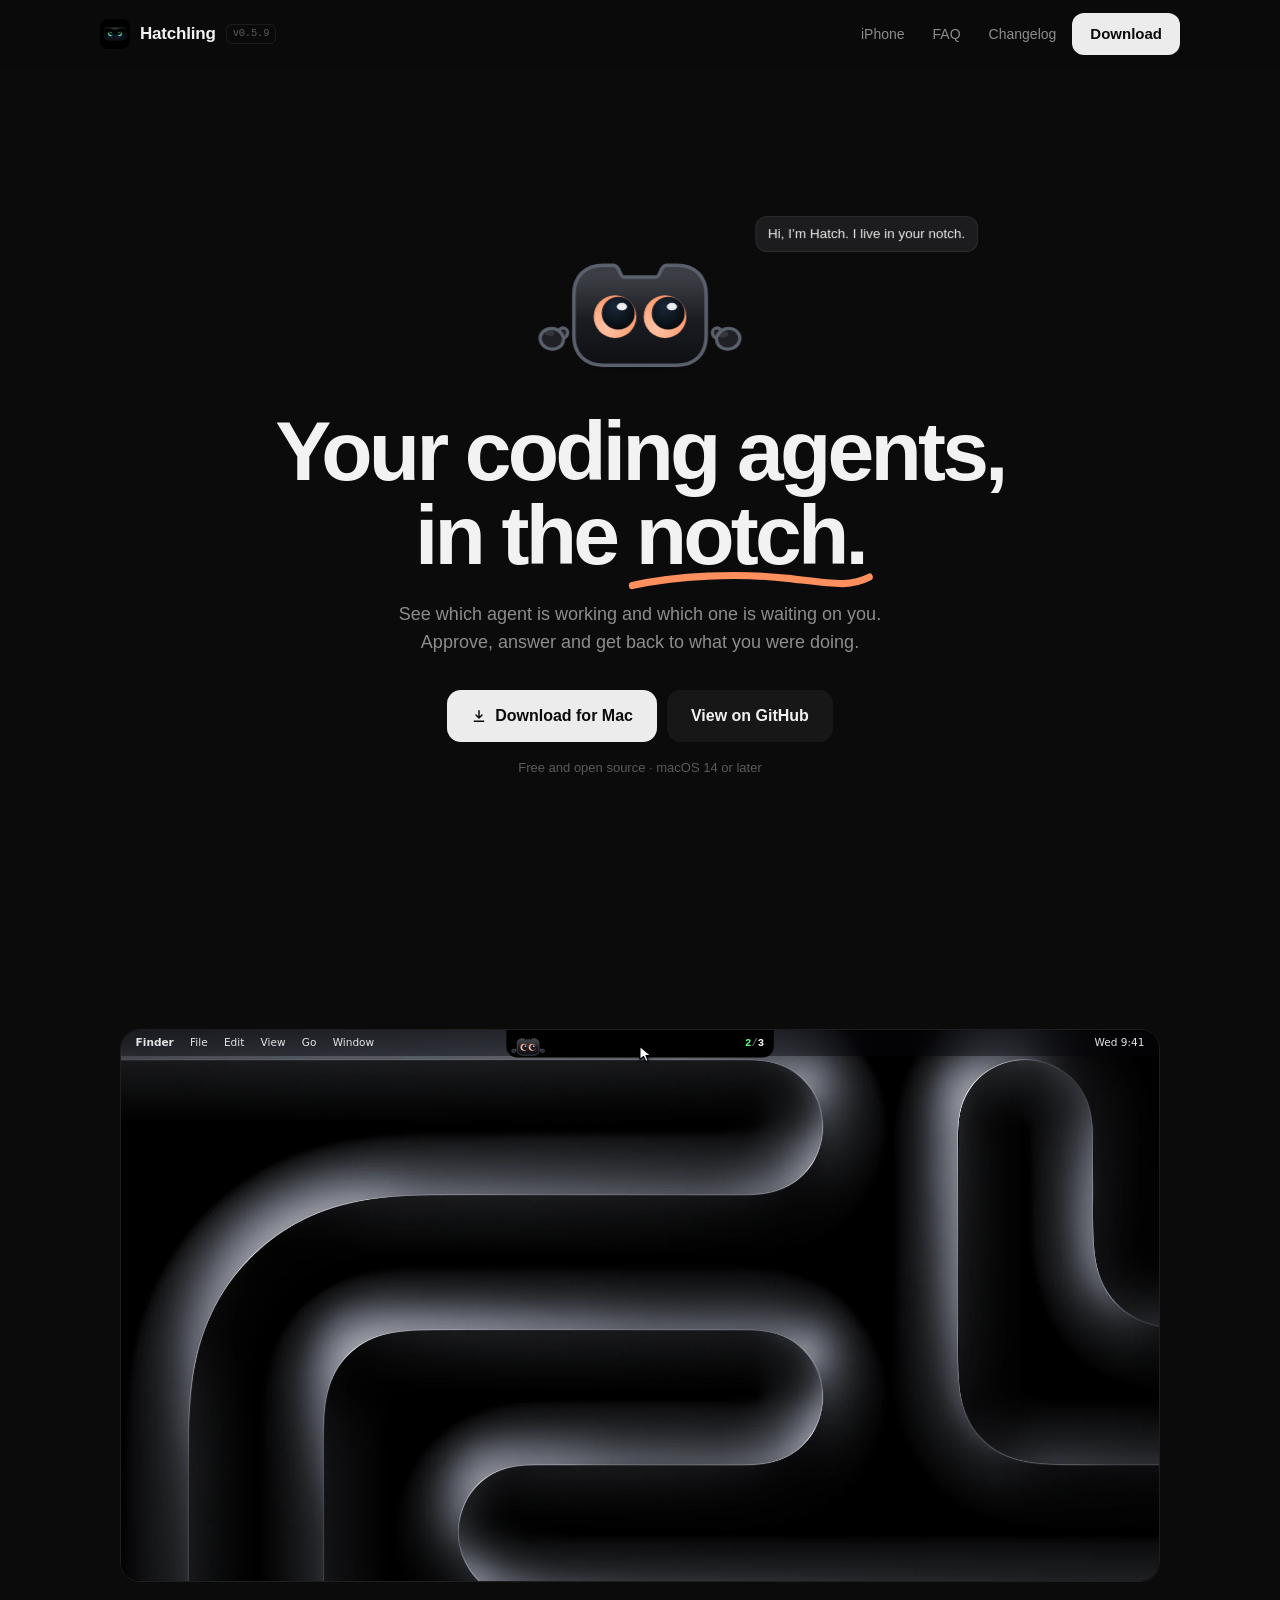
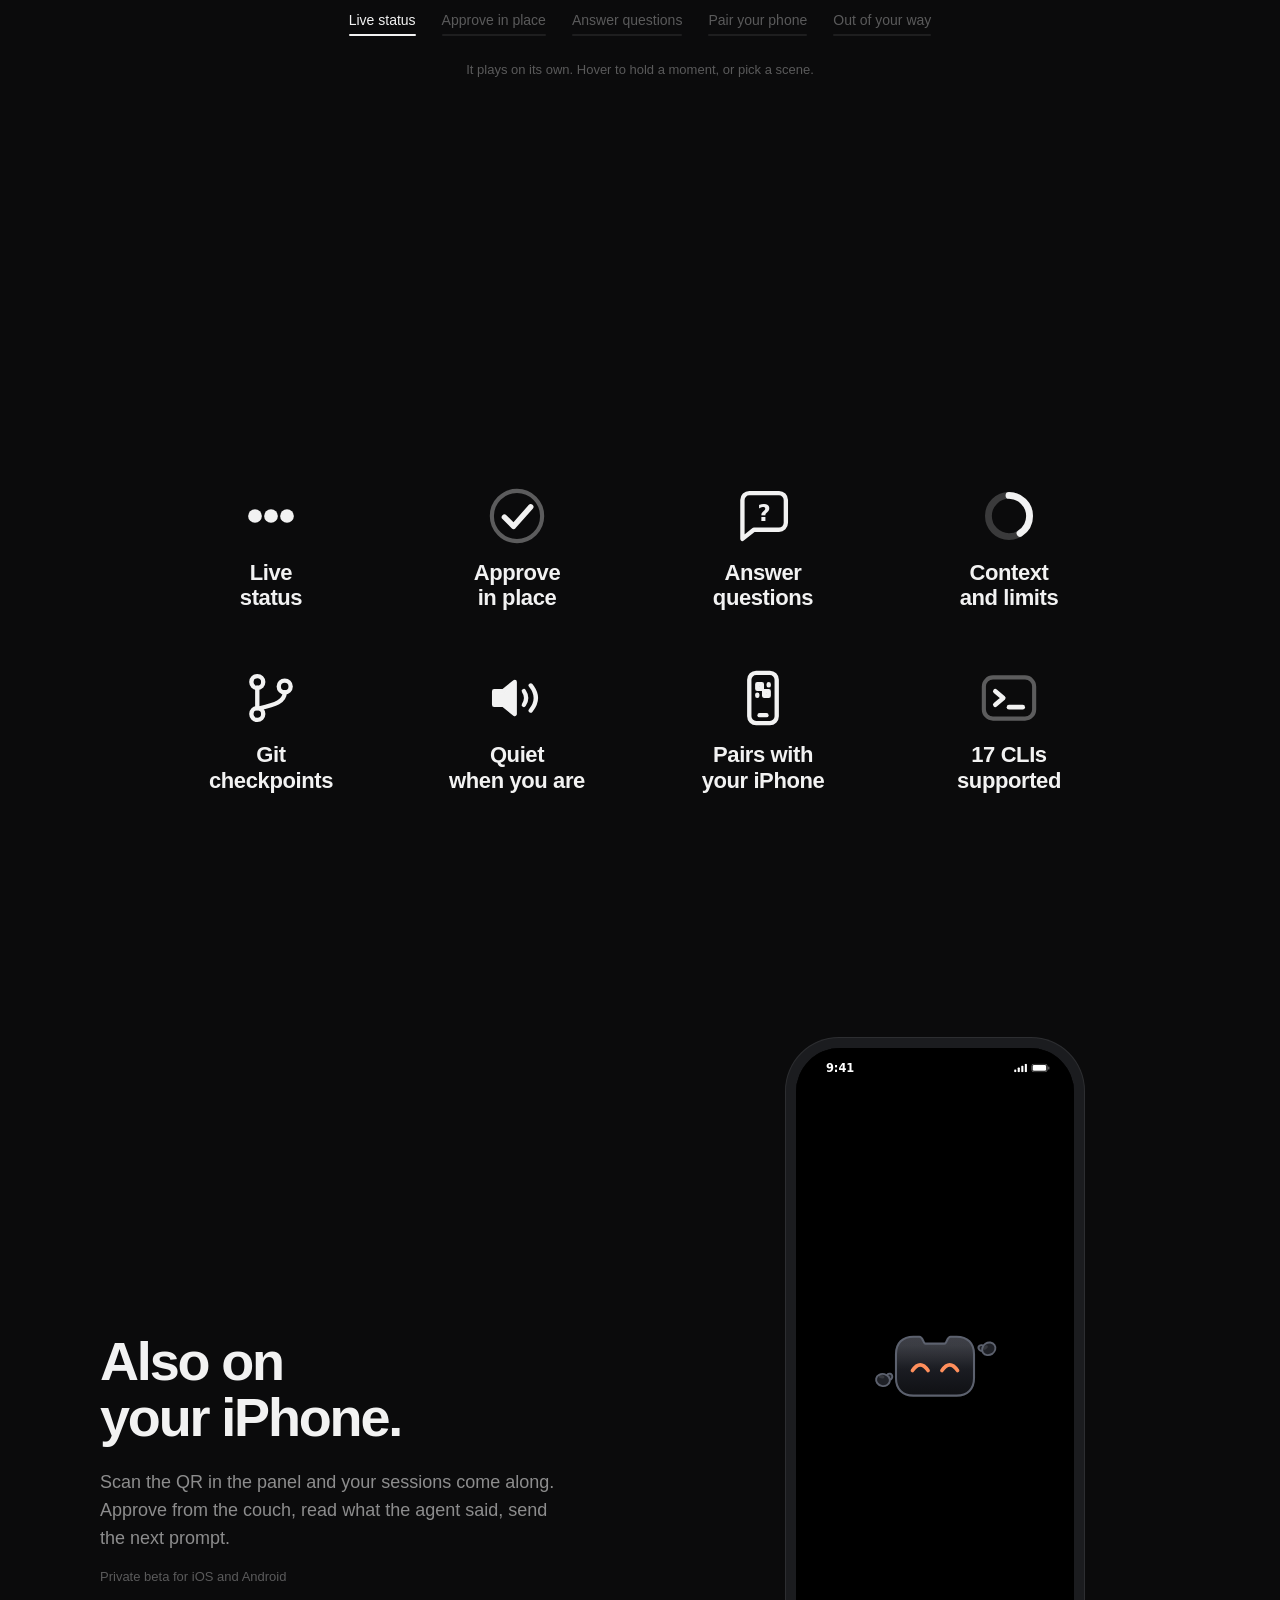
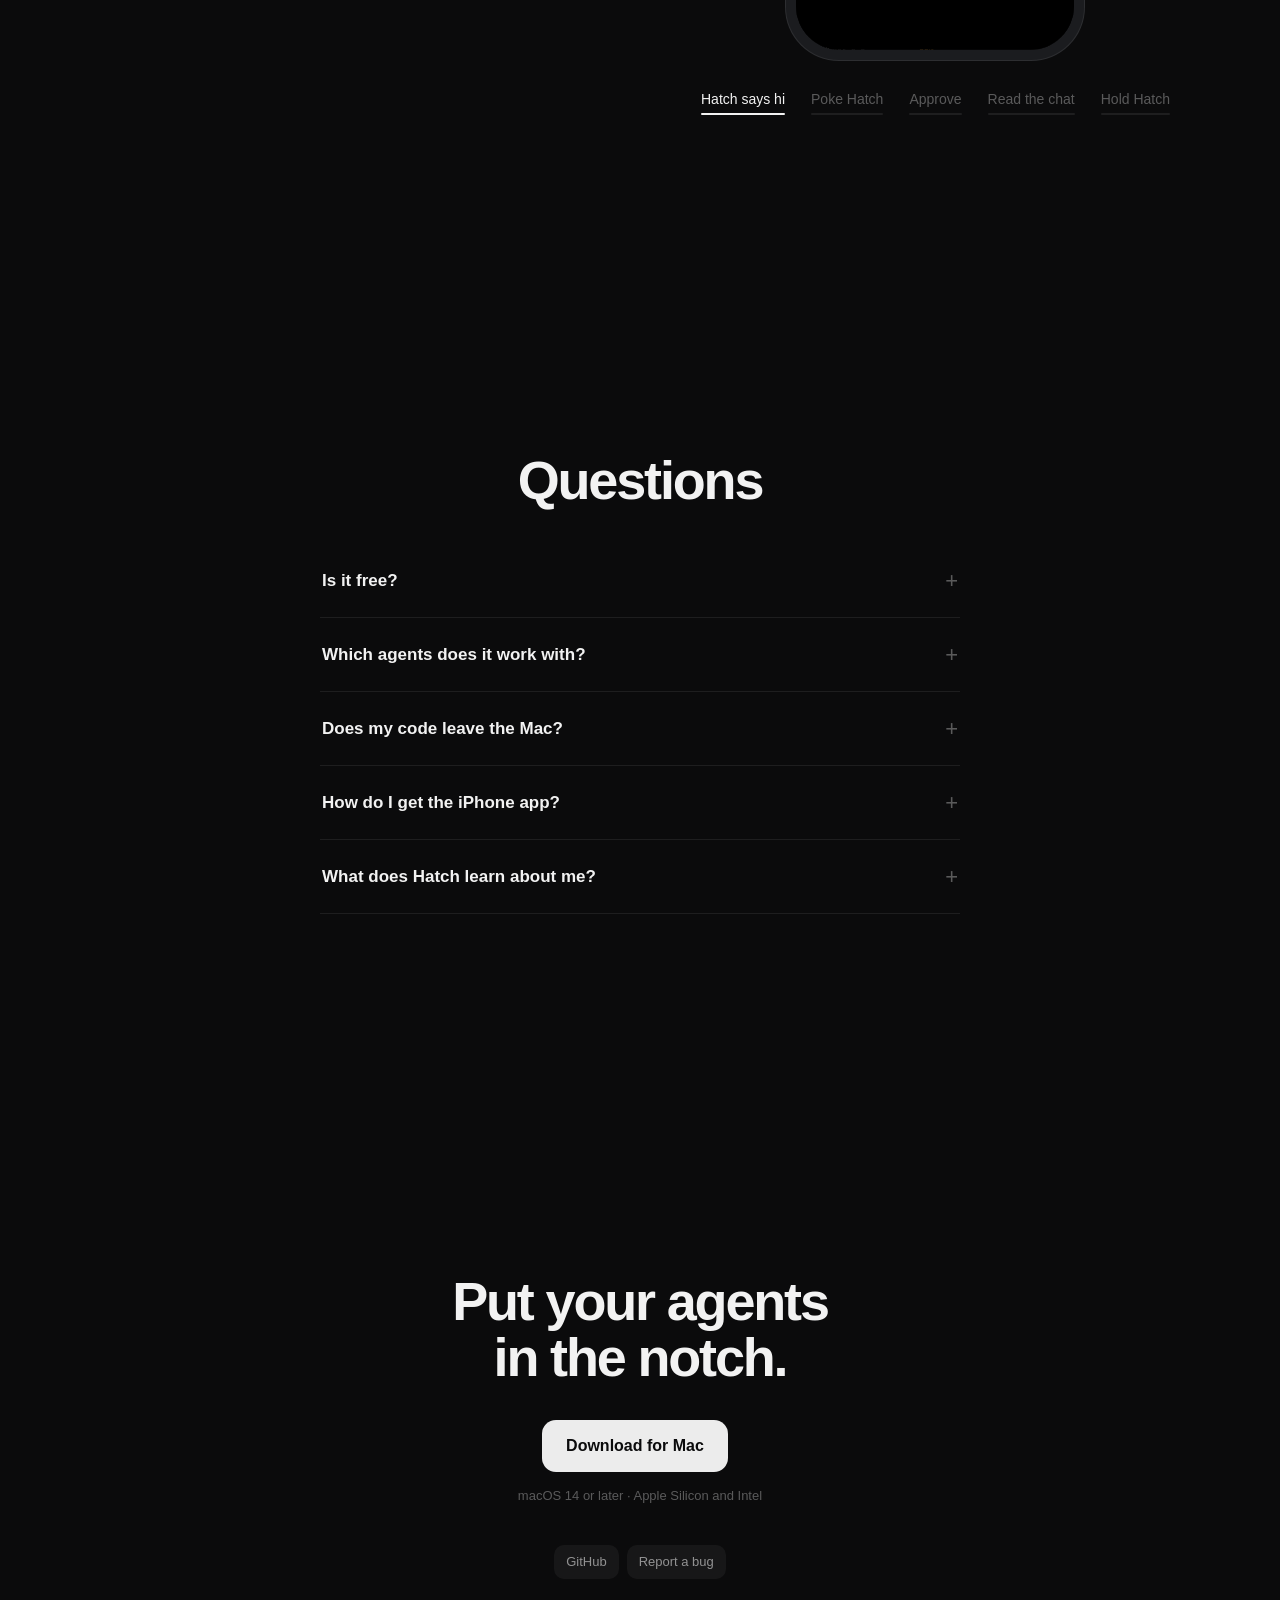
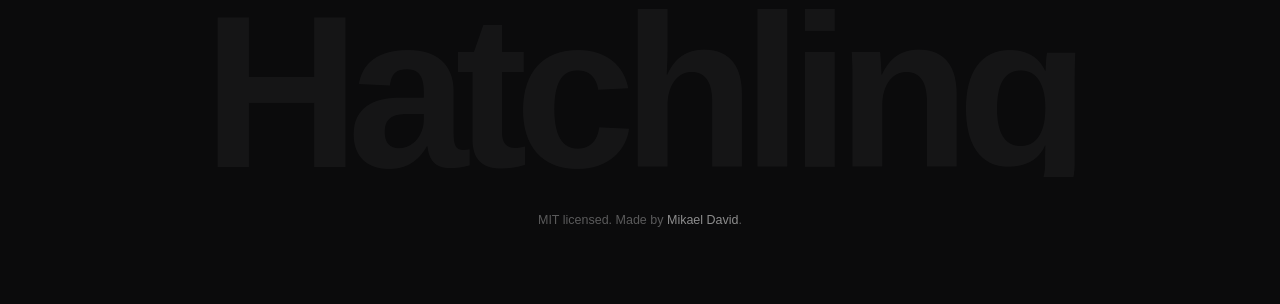
==== landing/index.html @ 335f8234 "feat: Hatch's remarks stay long enough to read, and hold while hovered A remark gets reading time by" ====
<!doctype html>
<html lang="en">
<head>
<meta charset="utf-8">
<meta name="viewport" content="width=device-width, initial-scale=1">
<title>Hatchling: your coding agents, in the notch</title>
<meta name="description" content="A free Mac app that puts Claude Code, Codex and 15 other coding CLIs in your notch. See who is working, approve what they ask, answer their questions. Now with an iPhone companion.">
<link rel="canonical" href="https://hatchling.mikaeldavid.dev/">
<meta property="og:type" content="website">
<meta property="og:site_name" content="Hatchling">
<meta property="og:url" content="https://hatchling.mikaeldavid.dev/">
<meta property="og:title" content="Hatchling: your coding agents, in the notch">
<meta property="og:description" content="Claude Code, Codex and 15 more, right in your Mac's notch. See who is working, approve what they ask, answer their questions. Free and open source.">
<meta property="og:image" content="https://hatchling.mikaeldavid.dev/og.png">
<meta property="og:image:type" content="image/png">
<meta property="og:image:width" content="1200">
<meta property="og:image:height" content="630">
<meta property="og:image:alt" content="Hatch, the Hatchling mascot, next to the line: Your coding agents, in the notch.">
<meta property="og:locale" content="en_US">
<meta name="twitter:card" content="summary_large_image">
<meta name="twitter:title" content="Hatchling: your coding agents, in the notch">
<meta name="twitter:description" content="Claude Code, Codex and 15 more, right in your Mac's notch. Free and open source.">
<meta name="twitter:image" content="https://hatchling.mikaeldavid.dev/og.png">
<meta name="twitter:image:alt" content="Hatch, the Hatchling mascot, next to the line: Your coding agents, in the notch.">
<meta name="theme-color" content="#0b0b0c">
<link rel="icon" href="icon.png">
<link rel="apple-touch-icon" href="icon.png">
<style>
  :root{
    --bg:#0b0b0c;
    --ink:#f2f2f2;
    --muted:rgba(242,242,242,.56);
    --faint:rgba(242,242,242,.34);
    --line:rgba(255,255,255,.08);
    --raised:rgba(255,255,255,.05);
    --primary:#ececec;
    --hatch:#ff8f5c;
    --stroke:var(--line);--stroke-strong:rgba(255,255,255,.16);--dimmer:var(--faint);
    --sans:-apple-system,BlinkMacSystemFont,"SF Pro Display","SF Pro Text","Helvetica Neue",Arial,sans-serif;
    --mono:ui-monospace,"SF Mono",Menlo,monospace;
  }
  *{box-sizing:border-box}
  html{scroll-behavior:smooth}
  body{margin:0;background:var(--bg);color:var(--ink);font-family:var(--sans);-webkit-font-smoothing:antialiased;line-height:1.5;overflow-x:hidden}
  a{color:inherit;text-decoration:none}
  .wrap{max-width:1120px;margin:0 auto;padding:0 20px}

  header{position:sticky;top:0;z-index:50;background:rgba(11,11,12,.8);backdrop-filter:blur(16px);-webkit-backdrop-filter:blur(16px)}
  .nav{display:flex;align-items:center;justify-content:space-between;height:68px}
  .brand{display:flex;align-items:center;gap:10px;font-weight:700;font-size:17px;letter-spacing:-.2px}
  .brand img{width:30px;height:30px;border-radius:8px}
  .ver{font-family:var(--mono);font-size:10.5px;font-weight:500;color:var(--faint);padding:1px 6px;border-radius:6px;border:1px solid var(--line)}
  .links{display:flex;align-items:center;gap:4px}
  .links a.txt{padding:8px 12px;border-radius:9px;font-size:14px;font-weight:500;color:var(--muted);transition:color .15s,background .15s}
  .links a.txt:hover{color:var(--ink);background:var(--raised)}

  .btn{display:inline-flex;align-items:center;gap:8px;height:42px;padding:0 18px;border-radius:12px;font-size:15px;font-weight:600;transition:transform .12s,background .15s}
  .btn:active{transform:scale(.97)}
  .btn-primary{background:var(--primary);color:#0b0b0c}
  .btn-primary:hover{background:#fff}
  .btn-quiet{background:var(--raised);color:var(--ink)}
  .btn-quiet:hover{background:rgba(255,255,255,.09)}
  .btn-lg{height:52px;padding:0 24px;font-size:16px;border-radius:14px}
  .btn svg{width:16px;height:16px}

  .hero{text-align:center;display:flex;flex-direction:column;align-items:center}
  h1{margin:0;font-size:clamp(38px,8vw,84px);line-height:1;font-weight:700;letter-spacing:-.045em}
  .inline-hatch{display:inline-block;width:.9em;height:.9em;vertical-align:-.08em;margin:0 .04em}
  .sub{margin:24px auto 0;max-width:520px;font-size:18px;line-height:1.55;color:var(--muted)}
  .cta{display:flex;gap:10px;justify-content:center;flex-wrap:wrap;margin-top:34px}
  .meta{margin-top:16px;font-size:13px;color:var(--faint)}

  .demo{position:relative;max-width:1080px;margin:0 auto;padding:0 20px}
  .demo .sim-mac-stage{border-radius:20px;border:1px solid var(--line)}
  .hint{margin-top:16px;text-align:center;font-size:13px;color:var(--faint)}

  .features{display:grid;grid-template-columns:repeat(4,1fr);gap:56px 24px;max-width:960px;margin:40px auto 0;width:100%}
  .feat{display:flex;flex-direction:column;align-items:center;text-align:center;gap:12px}
  .feat svg{width:34px;height:34px;color:var(--ink)}
  .feat b{font-size:17px;line-height:1.2;font-weight:650;letter-spacing:-.2px}

  .phone{text-align:center}
  h2{margin:0;font-size:clamp(34px,5vw,54px);line-height:1.04;font-weight:700;letter-spacing:-.04em}
  .phone .sub{max-width:460px}
  .phone-sim{width:min(300px,78vw,calc((100svh - 220px) * .462 + 20px));margin:40px auto 0;padding:10px;border-radius:54px;background:#1b1c1f;border:1px solid var(--line)}
  .phone-sim .sim-phone-stage{border-radius:44px}
  .beta{margin-top:14px;font-size:13px;color:var(--faint)}

  .faq{max-width:680px;margin:0 auto}
  .faq h2{text-align:center;margin-bottom:36px}
  details{border-bottom:1px solid var(--line)}
  summary{list-style:none;cursor:pointer;display:flex;justify-content:space-between;align-items:center;gap:16px;padding:20px 2px;font-size:17px;font-weight:600}
  summary::-webkit-details-marker{display:none}
  summary::after{content:"+";font-weight:400;font-size:22px;color:var(--faint);transition:transform .2s}
  details[open] summary::after{transform:rotate(45deg)}
  details p{margin:0 2px 20px;color:var(--muted);font-size:15.5px;line-height:1.6}
  details code{font-family:var(--mono);font-size:13.5px;color:var(--ink)}

  .end{text-align:center}
  .end .meta{margin-top:14px}
  .social{display:flex;justify-content:center;gap:8px;margin-top:40px}
  .social a{height:34px;padding:0 12px;border-radius:10px;background:var(--raised);display:flex;align-items:center;font-size:13px;font-weight:500;color:var(--muted);transition:color .15s}
  .social a:hover{color:var(--ink)}
  .wordmark{margin-top:28px;text-align:center;font-weight:800;letter-spacing:-.06em;line-height:.78;font-size:clamp(84px,17vw,220px);color:rgba(255,255,255,.045);user-select:none;overflow:hidden}
  .credit{text-align:center;font-size:12.5px;color:var(--faint);padding:22px 0 34px}
  .credit a{color:var(--muted)}


  /* o Hatch que acompanha a rolagem */
  .perch{flex-shrink:0;pointer-events:none}
  .buddy{position:fixed;left:0;top:0;z-index:40;width:var(--s,120px);height:var(--s,120px);cursor:pointer;will-change:transform;-webkit-tap-highlight-color:transparent}
  .buddy-body{position:relative;width:100%;height:100%;transform-origin:50% 84%}
  .buddy-shadow{position:absolute;left:24%;width:52%;bottom:9%;height:7%;border-radius:50%;background:radial-gradient(closest-side,rgba(0,0,0,.75),transparent);transform-origin:center}
  .buddy-say{position:absolute;left:calc(100% + 6px);top:18%;width:max-content;max-width:240px;padding:8px 12px;border-radius:12px;background:#1c1c1e;border:1px solid rgba(255,255,255,.09);
    font-size:13.5px;font-weight:500;line-height:18px;color:rgba(255,255,255,.92);opacity:0;transform:scale(.92);transform-origin:0 50%;transition:opacity .18s,transform .3s cubic-bezier(.34,1.3,.64,1);pointer-events:none}
  .buddy.left-say .buddy-say{left:auto;right:calc(100% + 6px);transform-origin:100% 50%}
  .buddy.talking .buddy-say{opacity:1;transform:none}
  .look{transition:transform .35s cubic-bezier(.3,.8,.3,1)}
  /* piscada no clique e a bolha de pensamento "click!" */
  .buddy-body.blinknow .hatch .eyes{animation:blinkq .26s ease-in-out}
  @keyframes blinkq{50%{transform:scaleY(.08)}}
  .buddy-think{position:absolute;left:62%;bottom:86%;pointer-events:none;opacity:0;transform:scale(.6);transform-origin:0 100%;transition:opacity .15s,transform .35s cubic-bezier(.34,1.5,.64,1)}
  .buddy-think.on{opacity:1;transform:none}
  .buddy-think .t-box{position:absolute;left:22px;bottom:22px;padding:7px 12px;border-radius:14px;background:#1c1c1e;border:1px solid rgba(255,255,255,.1);font-size:14px;font-weight:600;color:rgba(255,255,255,.92);white-space:nowrap}
  .buddy-think .t-dot{position:absolute;border-radius:50%;background:#1c1c1e;border:1px solid rgba(255,255,255,.1)}
  .buddy-think .t1{left:12px;bottom:10px;width:10px;height:10px}
  .buddy-think .t2{left:4px;bottom:0;width:6px;height:6px}
  /* parado, ele flutua de leve; o pulo e o agachar desligam isso */
  .buddy.idle .buddy-body > svg{animation:bob 3.4s ease-in-out infinite}
  @keyframes bob{50%{transform:translateY(-3.5%)}}
  .buddy.idle .buddy-shadow{animation:shadowbob 3.4s ease-in-out infinite}
  @keyframes shadowbob{50%{transform:scale(.86);opacity:.38}}

  /* risco feito à mão embaixo de "notch" */
  .mark{position:relative;white-space:nowrap}
  .mark svg{position:absolute;left:-4%;bottom:-.16em;width:108%;height:.34em;overflow:visible}
  .mark path{fill:none;stroke:var(--hatch);stroke-width:5;stroke-linecap:round;stroke-dasharray:420;stroke-dashoffset:420;animation:draw 1.1s .5s cubic-bezier(.6,.1,.3,1) forwards}
  @keyframes draw{to{stroke-dashoffset:0}}

  /* ícones dos recursos: cada um mexe de um jeito no hover */
  .feat svg,.feat .feat-hatch{width:64px;height:64px;color:var(--ink);overflow:visible}
  .feat b{font-size:22px;line-height:1.15;font-weight:700;letter-spacing:-.4px}
  .feat *{transition:transform .35s cubic-bezier(.34,1.4,.64,1),opacity .25s,stroke-dashoffset .5s ease}
  .feat .dot{transform-box:fill-box;transform-origin:center}
  .feat:hover .dot{animation:wave .7s ease-in-out}
  .feat:hover .dot:nth-child(2){animation-delay:.08s}
  .feat:hover .dot:nth-child(3){animation-delay:.16s}
  @keyframes wave{40%{transform:translateY(-5px)}}
  .feat .check{stroke-dasharray:26;stroke-dashoffset:0}
  .feat:hover .check{animation:recheck .55s ease}
  @keyframes recheck{0%{stroke-dashoffset:26}100%{stroke-dashoffset:0}}
  .feat:hover .tilt{transform:rotate(-7deg) translateY(-1px)}
  .feat .q{transform-box:fill-box;transform-origin:center}
  .feat:hover .q{transform:scale(1.25)}
  .feat .arc{stroke-dasharray:57;stroke-dashoffset:34}
  .feat:hover .arc{stroke-dashoffset:9}
  .feat .node{transform-box:fill-box;transform-origin:center}
  .feat:hover .node{transform:scale(1.35)}
  .feat .branch{stroke-dasharray:22;stroke-dashoffset:0}
  .feat:hover .branch{animation:recheck .6s ease}
  .feat:hover .waves{opacity:0;transform:translateX(3px)}
  .feat .mute{opacity:0;transform:scale(.6);transform-box:fill-box;transform-origin:center}
  .feat:hover .mute{opacity:1;transform:none}
  .feat:hover .chev{transform:translateX(3px)}
  .feat .caret{animation:none}
  .feat:hover .caret{animation:blinkc .8s steps(1) infinite}
  @keyframes blinkc{50%{opacity:0}}

  /* botão oficial do Buy Me a Coffee, alinhado com o botão de download */
  .bmc-slot{display:inline-flex;align-items:center}
  .bmc-slot img{height:52px!important;width:auto!important;box-shadow:none!important;margin:0!important}
  .bmc-slot a{display:inline-flex!important;align-items:center;border-radius:14px!important;overflow:hidden;border:1px solid var(--line)!important;transition:transform .15s!important}
  .bmc-slot a:hover{transform:translateY(-1px)}


  /* rolagem por seções: no computador a página sempre para numa seção; no celular, onde
     uma seção pode passar da altura da tela, só puxa quando você para perto de uma */
  html{scroll-snap-type:y proximity;scroll-padding-top:68px}
  @media (min-width:761px) and (min-height:640px){html{scroll-snap-type:y mandatory}}
  .snap{scroll-snap-align:start;min-height:calc(100svh - 68px);display:flex;flex-direction:column;justify-content:center;box-sizing:border-box;padding-top:28px;padding-bottom:28px}
  .demo-sec{padding-top:clamp(110px,13vh,150px)}
  .demo-sec .demo{width:100%;max-width:min(1080px,calc((100svh - 330px) * 1.882 + 40px))}
  .phone-grid{display:grid;grid-template-columns:1fr auto;gap:64px;align-items:center;text-align:left}
  .phone-grid .sub{margin-left:0}
  .phone-grid .phone-sim{margin:0}
  .phone-col{display:flex;flex-direction:column;align-items:center}
  .end-sec{justify-content:space-between}
  .end-sec .end{margin-top:auto;padding-top:20px}
  .end-sec footer{margin-top:auto}

  @media (max-width:760px){
    .buddy-say,.buddy.left-say .buddy-say{left:50%;right:auto;top:auto;bottom:calc(100% + 4px);translate:-50% 0;transform-origin:50% 100%;max-width:min(240px,78vw);text-align:center}
    .features{grid-template-columns:repeat(2,1fr)}
    .links a.hide{display:none}
    .hero{padding-top:28px}
    .phone-grid{grid-template-columns:1fr;gap:28px;text-align:center}
    .phone-grid .sub{margin-left:auto}
    .phone-grid .perch{margin-left:auto!important;margin-right:auto!important}
  }
  @media (prefers-reduced-motion:reduce){html{scroll-behavior:auto}}
</style>
<link rel="stylesheet" href="sim.css?v=8">
</head>
<body>

<header>
  <div class="wrap nav">
    <a class="brand" href="#top"><img src="icon.png" alt="">Hatchling <span class="ver">v0.5.9</span></a>
    <nav class="links">
      <a class="txt hide" href="#iphone">iPhone</a>
      <a class="txt hide" href="#faq">FAQ</a>
      <a class="txt hide" href="https://github.com/MikaelDDavidd/hatchling/releases">Changelog</a>
      <a class="btn btn-primary" href="https://github.com/MikaelDDavidd/hatchling/releases/latest/download/Hatchling.dmg">Download</a>
    </nav>
  </div>
</header>

<main id="top">
  <section class="wrap hero snap">
    <div class="perch" data-mood="idle" data-say="Hi, I’m Hatch. I live in your notch." style="width:clamp(160px,17vw,220px);aspect-ratio:1;margin-bottom:14px"></div>
    <h1>Your coding agents,<br>in the <span class="mark">notch.<svg viewBox="0 0 200 20" preserveAspectRatio="none" aria-hidden="true"><path d="M4 13 C40 6, 90 4, 130 8 S 180 14, 196 7"/></svg></span></h1>
    <p class="sub">See which agent is working and which one is waiting on you. Approve, answer and get back to what you were doing.</p>
    <div class="cta">
      <a class="btn btn-primary btn-lg" href="https://github.com/MikaelDDavidd/hatchling/releases/latest/download/Hatchling.dmg">
        <svg viewBox="0 0 24 24" fill="none" stroke="currentColor" stroke-width="2.2" stroke-linecap="round" stroke-linejoin="round"><path d="M12 4v11m0 0 4.5-4.5M12 15l-4.5-4.5M5 20h14"/></svg>Download for Mac</a>
      <a class="btn btn-quiet btn-lg" href="https://github.com/MikaelDDavidd/hatchling">View on GitHub</a>
    </div>
    <p class="meta">Free and open source · macOS 14 or later</p>
  </section>

  <section class="snap demo-sec" aria-label="Demo">
  <div class="demo">
    <div class="perch" data-mood="working" data-say="This is where I work. Watch." style="position:absolute;right:56px;top:calc(-1 * clamp(96px,10vw,132px) + 18px);width:clamp(96px,10vw,132px);aspect-ratio:1"></div>
    <div class="sim-stage sim-mac-stage" id="sim-mac" role="img" aria-label="Hatchling in the Mac notch: sessions working, a permission approved in place, a question answered, and a phone paired with a QR"></div>
    <div class="scenes" id="sim-mac-scenes" aria-label="Scenes"></div>
    <p class="hint">It plays on its own. Hover to hold a moment, or pick a scene.</p>
  </div>
  </section>

  <section class="wrap snap" aria-label="Features">
    <div class="perch" data-mood="thinking" data-say="Here's what I keep an eye on." style="width:clamp(110px,11vw,150px);aspect-ratio:1;margin:0 auto"></div>
    <div class="features">
      <div class="feat"><svg viewBox="0 0 28 28" fill="currentColor"><circle class="dot" cx="7" cy="14" r="3"/><circle class="dot" cx="14" cy="14" r="3"/><circle class="dot" cx="21" cy="14" r="3"/></svg><b>Live<br>status</b></div>
      <div class="feat"><svg viewBox="0 0 28 28" fill="none" stroke="currentColor" stroke-width="2.4" stroke-linecap="round" stroke-linejoin="round"><circle cx="14" cy="14" r="11" stroke-width="1.8" opacity=".35"/><path class="check" d="M8.5 14.5 12.5 18.5 20 10"/></svg><b>Approve<br>in place</b></div>
      <div class="feat"><svg viewBox="0 0 28 28" fill="none" stroke="currentColor" stroke-width="1.9" stroke-linecap="round" stroke-linejoin="round"><g class="tilt"><path d="M24 17a3 3 0 0 1-3 3H10l-5 4V7a3 3 0 0 1 3-3h13a3 3 0 0 1 3 3z"/><text class="q" x="14.5" y="16" text-anchor="middle" font-size="10" font-weight="700" fill="currentColor" stroke="none" font-family="-apple-system,system-ui">?</text></g></svg><b>Answer<br>questions</b></div>
      <div class="feat"><svg viewBox="0 0 28 28" fill="none" stroke="currentColor" stroke-width="3" stroke-linecap="round"><circle cx="14" cy="14" r="9" opacity=".2"/><circle class="arc" cx="14" cy="14" r="9" transform="rotate(-90 14 14)"/></svg><b>Context<br>and limits</b></div>
      <div class="feat"><svg viewBox="0 0 28 28" fill="none" stroke="currentColor" stroke-width="1.9" stroke-linecap="round" stroke-linejoin="round"><path d="M8 9.5v9"/><path class="branch" d="M20 11.5c0 4-4 5.5-11 7"/><circle class="node" cx="8" cy="7" r="2.6"/><circle class="node" cx="8" cy="21" r="2.6"/><circle class="node" cx="20" cy="9" r="2.6"/></svg><b>Git<br>checkpoints</b></div>
      <div class="feat"><svg viewBox="0 0 28 28" fill="none" stroke="currentColor" stroke-width="1.9" stroke-linecap="round" stroke-linejoin="round"><path d="M13 7 8 11H4v6h4l5 4V7Z" fill="currentColor"/><g class="waves"><path d="M17 11q2 3 0 6"/><path d="M20 8.5q4.5 5.5 0 11"/></g><path class="mute" d="M18 11l6 6m0-6-6 6"/></svg><b>Quiet<br>when you are</b></div>
      <div class="feat"><svg viewBox="0 0 28 28" fill="none" stroke="currentColor" stroke-width="1.9" stroke-linecap="round" stroke-linejoin="round"><g class="tilt"><rect x="8" y="3" width="12" height="22" rx="3"/><path d="M12.5 21.5h3"/><g class="q"><path d="M11.5 8h2v2h-2zM14.5 11h2v2h-2zM11.5 12.5v.5M16.5 8v.5"/></g></g></svg><b>Pairs with<br>your iPhone</b></div>
      <div class="feat"><svg viewBox="0 0 28 28" fill="none" stroke="currentColor" stroke-width="2" stroke-linecap="round" stroke-linejoin="round"><rect x="3" y="5" width="22" height="18" rx="4" stroke-width="1.8" opacity=".35"/><path class="chev" d="M8 11l3.5 3L8 17"/><path class="caret" d="M14 18h6"/></svg><b>17 CLIs<br>supported</b></div>
    </div>
  </section>

  <section class="wrap phone snap" id="iphone">
    <div class="phone-grid">
      <div>
        <div class="perch" data-mood="wave" data-say="I come along on your phone too." style="width:clamp(120px,12vw,160px);aspect-ratio:1;margin:0 0 18px"></div>
        <h2>Also on<br>your iPhone.</h2>
        <p class="sub">Scan the QR in the panel and your sessions come along. Approve from the couch, read what the agent said, send the next prompt.</p>
        <p class="beta">Private beta for iOS and Android</p>
      </div>
      <div class="phone-col">
        <div class="phone-sim">
          <div class="sim-stage sim-phone-stage" id="sim-phone" role="img" aria-label="Hatchling on iPhone: Hatch reacts to taps, a permission gets approved, and a session's conversation opens"></div>
        </div>
        <div class="scenes" id="sim-phone-scenes" aria-label="Scenes"></div>
      </div>
    </div>
  </section>

  <section class="wrap faq snap" id="faq">
    <div class="perch" data-mood="question" data-say="Ask away." style="width:clamp(100px,10vw,130px);aspect-ratio:1;margin:0 auto 14px"></div>
    <h2>Questions</h2>
    <details><summary>Is it free?</summary><p>Yes. Hatchling is open source under the MIT license, and the Mac app updates itself when a new version comes out.</p></details>
    <details><summary>Which agents does it work with?</summary><p>Claude Code, Codex, Gemini, Cursor, Copilot, Qoder, Factory, CodeBuddy, OpenCode, Trae, Qwen Code, Droid and a few more. On first launch it adds its hooks to every CLI it finds.</p></details>
    <details><summary>Does my code leave the Mac?</summary><p>No. Hatchling reads your sessions locally. The phone link is optional: when you turn it on, session state goes through a relay to your paired phones, and nothing listens for incoming connections on your Mac.</p></details>
    <details><summary>How do I get the iPhone app?</summary><p>It is in private beta. Open an issue on GitHub and ask for an invite.</p></details>
    <details><summary>What does Hatch learn about me?</summary><p>Things you mention while you work, like your stack or your team, so it has something to talk about. It all stays in one file on your Mac that you can read, edit or wipe in Settings.</p></details>
  </section>

  <section class="snap end-sec">
  <div class="wrap end">
    <div class="perch" data-mood="excited" data-say="See you in the notch." style="width:clamp(140px,14vw,190px);aspect-ratio:1;margin:0 auto 18px"></div>
    <h2>Put your agents<br>in the notch.</h2>
    <div class="cta">
      <a class="btn btn-primary btn-lg" href="https://github.com/MikaelDDavidd/hatchling/releases/latest/download/Hatchling.dmg">Download for Mac</a>
      <span class="bmc-slot">
        <script type="text/javascript" src="https://cdnjs.buymeacoffee.com/1.0.0/button.prod.min.js" data-name="bmc-button" data-slug="mikaeldavid" data-color="#1b1d1f" data-emoji="" data-font="Cookie" data-text="Buy me a coffee" data-outline-color="#ffffff" data-font-color="#ffffff" data-coffee-color="#FFDD00"></script>
      </span>
    </div>
    <p class="meta">macOS 14 or later · Apple Silicon and Intel</p>
    <div class="social">
      <a href="https://github.com/MikaelDDavidd/hatchling">GitHub</a>
      <a href="https://github.com/MikaelDDavidd/hatchling/issues">Report a bug</a>
    </div>
  </div>
  <footer>
    <div class="wordmark" aria-hidden="true">Hatchling</div>
    <p class="credit">MIT licensed. Made by <a href="https://github.com/MikaelDDavidd">Mikael David</a>.</p>
  </footer>
  </section>
</main>

<script src="sim.js?v=8" defer></script>
<script src="buddy.js?v=13" defer></script>

</body>
</html>
---- landing/sim.css ----
/* Simulações do Mac e do iPhone na landing. Tudo em HTML, sem vídeo: cada cena é montada
   por sim.js e anima com transições CSS. Os dois desenhos são feitos num tamanho fixo
   (1280x800 e 390x844) e escalados pro espaço disponível. */

.sim-stage{position:relative;width:100%;overflow:hidden;contain:layout paint}
.sim-scaler{position:absolute;left:0;top:0;transform-origin:0 0}
.sim-mac-stage{aspect-ratio:1280/680;border-radius:0 0 17px 17px}
.sim-phone-stage{aspect-ratio:390/844;border-radius:44px;background:#000}

/* ---------- Mac ---------- */
.mac{position:relative;width:1280px;height:680px;overflow:hidden;font-family:-apple-system,BlinkMacSystemFont,"SF Pro Text",system-ui,sans-serif;color:#fff;
  background:#000 url("wallpaper.webp") center 30%/cover no-repeat}
.mac-menubar{position:absolute;left:0;right:0;top:0;height:32px;display:flex;align-items:center;justify-content:space-between;padding:0 18px;
  background:rgba(10,10,16,.38);backdrop-filter:blur(20px);-webkit-backdrop-filter:blur(20px);font-size:13px;font-weight:500;color:rgba(255,255,255,.88)}
.mac-menubar .l,.mac-menubar .r{display:flex;gap:20px;align-items:center}
.mac-menubar b{font-weight:700}

/* o notch fechado e o painel aberto são o mesmo bloco preto, que muda de tamanho */
.notch{position:absolute;left:50%;top:0;transform:translateX(-50%);background:#000;z-index:5;overflow:hidden;
  width:330px;height:34px;border-radius:0 0 14px 14px;
  transition:width .52s cubic-bezier(.34,1.2,.64,1),height .52s cubic-bezier(.34,1.2,.64,1),border-radius .45s ease}
.notch::before,.notch::after{content:"";position:absolute;top:0;width:12px;height:12px}
.notch.open{width:600px;height:var(--panel-h,560px);border-radius:0 0 30px 30px;box-shadow:0 30px 80px -20px rgba(0,0,0,.9)}
.notch-closed{position:absolute;inset:0;display:flex;align-items:center;justify-content:space-between;padding:0 12px;transition:opacity .2s}
.notch.open .notch-closed{opacity:0;pointer-events:none}
.notch-count{font-family:ui-monospace,"SF Mono",Menlo,monospace;font-size:13px;font-weight:700}
.notch-count .a{color:#66ff80}.notch-count .s{color:rgba(255,255,255,.4)}
.notch-open{position:absolute;left:0;top:0;width:600px;opacity:0;transition:opacity .25s .12s}
.notch.open .notch-open{opacity:1}
.p-head{height:44px;display:flex;align-items:center;justify-content:space-between;padding:0 10px}
.p-tabs{display:flex;gap:2px;padding:3px;height:26px;box-sizing:border-box;background:rgba(255,255,255,.05);border-radius:9px}
.p-tab{display:flex;align-items:center;gap:5px;padding:0 9px;border-radius:6px;color:rgba(255,255,255,.38);font-size:11px;font-weight:600}
.p-tab.on{background:rgba(255,255,255,.12);color:#fff}
.p-btns{display:flex;gap:2px;color:rgba(255,255,255,.55)}
.p-btn{position:relative;width:26px;height:26px;border-radius:8px;display:flex;align-items:center;justify-content:center;transition:background .2s,color .2s}
.p-btn.on{background:rgba(255,255,255,.12);color:#fff}
.p-btn .live{position:absolute;right:5px;top:5px;width:5px;height:5px;border-radius:50%;background:#5fcf6b;box-shadow:0 0 0 1.5px #000}
.p-body{margin:0 8px;background:#0b0b0c;border:1px solid rgba(255,255,255,.08);border-radius:20px;overflow:hidden}
.p-usage{padding:12px 16px 0;display:flex;align-items:center;gap:14px;font-family:ui-monospace,"SF Mono",Menlo,monospace;font-size:10px;color:rgba(255,255,255,.38)}
.p-usage b{font-family:-apple-system,system-ui,sans-serif;font-size:11px}
.p-usage .bar{display:inline-block;width:34px;height:3px;border-radius:2px;vertical-align:2px;margin:0 5px;position:relative}
.p-usage .bar i{position:absolute;left:0;top:0;height:3px;border-radius:2px}
.p-stage{display:flex;align-items:center;gap:16px;padding:14px 16px 6px}
.say{position:relative;padding:8px 12px;background:#1c1c1e;border:1px solid rgba(255,255,255,.08);border-radius:12px;font-size:12.5px;font-weight:500;line-height:17px;color:rgba(255,255,255,.9);
  transition:opacity .18s,transform .3s cubic-bezier(.34,1.2,.64,1)}
.say::before{content:"";position:absolute;left:-5px;top:50%;width:8px;height:8px;margin-top:-4px;background:#1c1c1e;border-left:1px solid rgba(255,255,255,.08);border-bottom:1px solid rgba(255,255,255,.08);transform:rotate(45deg)}
.say.swap{opacity:0;transform:scale(.94)}
.p-list{padding:8px 12px 12px;display:flex;flex-direction:column;gap:8px}
.p-page{padding:4px 18px 18px}

/* card de sessão do Mac */
.mcard{display:flex;align-items:flex-start;background:rgba(255,255,255,.04);border:1px solid rgba(255,255,255,.06);border-radius:14px;box-shadow:inset 0 1px 0 rgba(255,255,255,.035);
  transition:background .3s,border-color .3s}
.mcard.need{background:rgba(255,255,255,.06);border-color:rgba(255,255,255,.11)}
.mcard .dotcol{width:28px;flex-shrink:0;padding-top:16px;display:flex;justify-content:center}
.mcard .main{flex:1;min-width:0;padding:11px 16px 11px 0}
.row{display:flex;align-items:center;gap:8px}
.mcard .name{font-size:13.5px;font-weight:600;letter-spacing:-.1px}
.tag{font-family:ui-monospace,"SF Mono",Menlo,monospace;font-size:9.5px;color:rgba(255,255,255,.26)}
.state{margin-left:auto;font-size:10px;font-weight:500;letter-spacing:.2px}
.ctx{margin-top:4px;font-family:ui-monospace,"SF Mono",Menlo,monospace;font-size:9.5px;color:rgba(255,255,255,.48)}
.ctx .bar{width:60px;height:3px;border-radius:2px;background:rgba(255,255,255,.08);position:relative}
.ctx .bar i{position:absolute;left:0;top:0;height:3px;border-radius:2px}
.now{margin-top:7px;font-size:12px;font-weight:500;line-height:16px;color:rgba(255,255,255,.86)}
.task{margin-top:4px;font-size:10.5px;color:rgba(255,255,255,.42)}
.ago{margin-left:auto;font-size:9.5px;color:rgba(255,255,255,.32)}
.adot{display:inline-block;flex-shrink:0;width:8px;height:8px;border-radius:50%;position:relative}
.adot.pulse::after{content:"";position:absolute;inset:-3px;border-radius:50%;border:1.5px solid currentColor;opacity:.35;animation:ringp 1.6s ease-in-out infinite}
@keyframes ringp{50%{transform:scale(1.25);opacity:.12}}
.code{margin-top:10px;background:rgba(255,255,255,.045);border:1px solid rgba(255,255,255,.06);border-radius:10px;padding:9px 12px;font-family:ui-monospace,"SF Mono",Menlo,monospace;font-size:11.5px;color:rgba(255,255,255,.88)}
.code small{display:block;margin-top:4px;font-family:-apple-system,system-ui,sans-serif;font-size:10.5px;color:rgba(255,255,255,.45)}
.btns{display:flex;gap:6px;margin-top:10px;justify-content:flex-end}
.b{height:26px;padding:0 12px;border-radius:7px;display:flex;align-items:center;font-size:11.5px;font-weight:600;background:rgba(255,255,255,.07);color:rgba(255,255,255,.8);transition:transform .12s,background .2s}
.b.pri{background:#ececec;color:#000}
.b.neg{color:#ff8a8a}
.b.press{transform:scale(.94)}
.opt{display:flex;align-items:center;gap:9px;margin-top:6px;padding:8px 10px;border-radius:9px;background:rgba(255,255,255,.04);border:1px solid rgba(255,255,255,.06);font-size:11.5px;color:rgba(255,255,255,.85);transition:background .2s,border-color .2s}
.opt i{font-style:normal;font-family:ui-monospace,"SF Mono",Menlo,monospace;font-size:10px;color:rgba(255,255,255,.4);width:14px}
.opt.pick{background:rgba(255,255,255,.12);border-color:rgba(255,255,255,.2)}

.qr-box{width:150px;height:150px;border-radius:12px;background:#fff;padding:10px;box-sizing:border-box;flex-shrink:0}
.qr-box svg{display:block;width:100%;height:100%}

/* cursor do mouse */
.cursor{position:absolute;left:0;top:0;z-index:20;width:22px;height:22px;pointer-events:none;
  transition:transform .9s cubic-bezier(.45,.05,.25,1);filter:drop-shadow(0 2px 3px rgba(0,0,0,.5))}
.cursor .click{position:absolute;left:-10px;top:-10px;width:24px;height:24px;border-radius:50%;background:rgba(255,255,255,.55);opacity:0;transform:scale(.4)}
.cursor.clicking .click{animation:clk .45s ease-out}
@keyframes clk{0%{opacity:.8;transform:scale(.4)}100%{opacity:0;transform:scale(1.6)}}

/* ---------- Hatch ---------- */
.hatch{display:block;overflow:visible}
.hatch .body-g{transform-origin:50px 88px;animation:breathe 3.6s ease-in-out infinite}
@keyframes breathe{50%{transform:scaleY(1.025) scaleX(.99)}}
.hatch .eyes{transform-origin:50px 55px;animation:blink 4.2s infinite}
@keyframes blink{0%,92%,100%{transform:scaleY(1)}95%{transform:scaleY(.1)}}
.hop{animation:hop .55s cubic-bezier(.3,1.4,.5,1)}
@keyframes hop{30%{transform:translateY(-13%)}60%{transform:translateY(2%)}100%{transform:none}}

/* ---------- iPhone ---------- */
.ph{position:relative;width:390px;height:844px;overflow:hidden;background:#0b0b0c;color:#fff;font-family:-apple-system,BlinkMacSystemFont,"SF Pro Text",system-ui,sans-serif}
.ph-status{position:absolute;left:0;right:0;top:0;height:50px;display:flex;align-items:center;justify-content:space-between;padding:6px 34px 0 42px;font-size:16px;font-weight:600;z-index:9}
.ph-island{position:absolute;left:50%;top:11px;width:124px;height:36px;border-radius:20px;background:#000;transform:translateX(-50%);z-index:10}
.ph-screen{position:absolute;inset:0;padding-top:50px;transition:transform .45s cubic-bezier(.3,.9,.3,1),opacity .3s}
.ph-screen.off-right{transform:translateX(100%)}
.ph-screen.off-left{transform:translateX(-28%);opacity:.0}
.ph-screen.off-down{transform:translateY(100%)}
.ph-top{height:52px;display:flex;align-items:center;gap:8px;padding:0 20px;font-size:14px;font-weight:600;color:rgba(255,255,255,.85)}
.rings{display:flex;gap:14px;padding:6px 18px 0}
.ring{width:64px;display:flex;flex-direction:column;align-items:center;gap:5px;font-size:11px;color:rgba(255,255,255,.5)}
.ring .w{position:relative;width:44px;height:44px}
.ring .w b{position:absolute;inset:0;display:flex;align-items:center;justify-content:center;font-family:ui-monospace,"SF Mono",Menlo,monospace;font-size:11px}
.ring small{font-family:ui-monospace,"SF Mono",Menlo,monospace;font-size:11px;color:rgba(255,255,255,.35)}
.ph-hero{position:relative;height:216px;margin:14px 16px 0}
.think{position:absolute;left:70px;top:0;max-width:288px;padding:12px 16px;box-sizing:border-box;background:#1c1c1e;border:1px solid rgba(255,255,255,.1);border-radius:18px;
  font-size:15px;font-weight:600;line-height:20px;color:rgba(255,255,255,.92);transform-origin:0 100%;transition:opacity .18s,transform .3s cubic-bezier(.34,1.2,.64,1)}
.think.swap{opacity:0;transform:scale(.94)}
.think-dot{position:absolute;border-radius:50%;background:#1c1c1e;border:1px solid rgba(255,255,255,.1)}
.ph-hero .hatch-wrap{position:absolute;left:-8px;top:56px;width:160px;height:160px}
.ph-list{position:absolute;left:0;right:0;bottom:0;top:388px;border-top:1px solid rgba(255,255,255,.06);padding:12px 16px;display:flex;flex-direction:column;gap:8px;overflow:hidden}
.pcard{background:rgba(255,255,255,.04);border:1px solid rgba(255,255,255,.06);border-radius:14px;padding:12px 14px;transition:background .3s,border-color .3s,transform .15s}
.pcard.need{background:rgba(255,255,255,.06);border-color:rgba(255,255,255,.11)}
.pcard .name{font-size:15px;font-weight:600}
.pcard .now{font-size:14px;line-height:19px;margin-top:6px}
.pcard .task{font-size:12px;margin-top:3px}
.pcard.press{transform:scale(.98)}
.touch{position:absolute;z-index:30;width:46px;height:46px;margin:-23px 0 0 -23px;border-radius:50%;background:rgba(255,255,255,.55);pointer-events:none;opacity:0}
.touch.go{animation:tch .65s ease-out}
@keyframes tch{0%{opacity:0;transform:scale(.6)}25%{opacity:.6;transform:scale(1)}100%{opacity:0;transform:scale(1.05)}}
.back{width:36px;height:36px;border-radius:50%;background:rgba(255,255,255,.07);display:flex;align-items:center;justify-content:center;color:rgba(255,255,255,.7)}
.att{padding:0 18px}
.att h3{margin:18px 0 0;font-size:16px;font-weight:500;color:rgba(255,255,255,.95)}
.att .code{font-size:13px;padding:12px 14px;margin-top:14px}
.att .code small{font-size:12.5px}
.att-btns{position:absolute;left:16px;right:16px;bottom:34px;display:flex;gap:8px}
.att-btns .b{height:46px;border-radius:10px;font-size:15px;padding:0 16px}
.att-btns .b.pri{margin-left:auto}
.chat{padding:0 16px;display:flex;flex-direction:column;gap:12px;font-size:15px;line-height:21px}
.bub{align-self:flex-end;max-width:78%;padding:10px 14px;border-radius:16px;background:rgba(255,255,255,.06);border:1px solid rgba(255,255,255,.06)}
.agent ul{margin:6px 0 0;padding-left:18px}
.agent code{font-family:ui-monospace,"SF Mono",Menlo,monospace;font-size:13px;color:rgba(255,255,255,.7);background:none;padding:0}
.chips{display:flex;gap:6px;margin-top:8px}
.chips span{font-family:ui-monospace,"SF Mono",Menlo,monospace;font-size:11px;color:rgba(255,255,255,.4);padding:2px 7px;border-radius:5px;background:rgba(255,255,255,.05)}
.composer{position:absolute;left:16px;right:16px;bottom:30px;display:flex;gap:8px}
.composer div{flex:1;height:44px;border-radius:12px;background:rgba(255,255,255,.045);border:1px solid rgba(255,255,255,.06);display:flex;align-items:center;padding:0 14px;font-size:14px;color:rgba(255,255,255,.3)}
.composer span{width:44px;height:44px;border-radius:12px;background:rgba(255,255,255,.07)}
.splash{position:absolute;inset:0;background:#000;display:flex;align-items:center;justify-content:center;z-index:8;transition:opacity .3s}
.splash.gone{opacity:0;pointer-events:none}
.splash .hatch-wrap{width:180px;height:180px;transform:scale(.6);opacity:0;transition:transform .5s cubic-bezier(.34,1.5,.64,1),opacity .26s}
.splash.in .hatch-wrap{transform:none;opacity:1}

/* cenas embaixo de cada simulação: texto simples, a atual acesa com uma linha que enche */
.scenes{display:flex;flex-wrap:wrap;justify-content:center;gap:4px 6px;margin-top:22px}
.scene{appearance:none;border:0;background:none;color:var(--faint,rgba(242,242,242,.34));font:500 14px var(--sans);padding:8px 10px;border-radius:10px;cursor:pointer;transition:color .2s,background .2s}
.scene:hover{color:var(--ink,#f2f2f2)}
.scene.on{color:var(--ink,#f2f2f2)}
.scene .bar{display:block;height:2px;margin-top:6px;border-radius:2px;background:rgba(255,255,255,.08);overflow:hidden}
.scene .bar i{display:block;height:100%;width:0;background:var(--ink,#f2f2f2)}
.scene.on .bar i{animation:fill var(--dur,6s) linear forwards}
@keyframes fill{to{width:100%}}

@media (prefers-reduced-motion:reduce){
  .notch,.cursor,.ph-screen,.think,.say{transition:none!important}
  .adot.pulse::after{animation:none!important}
}
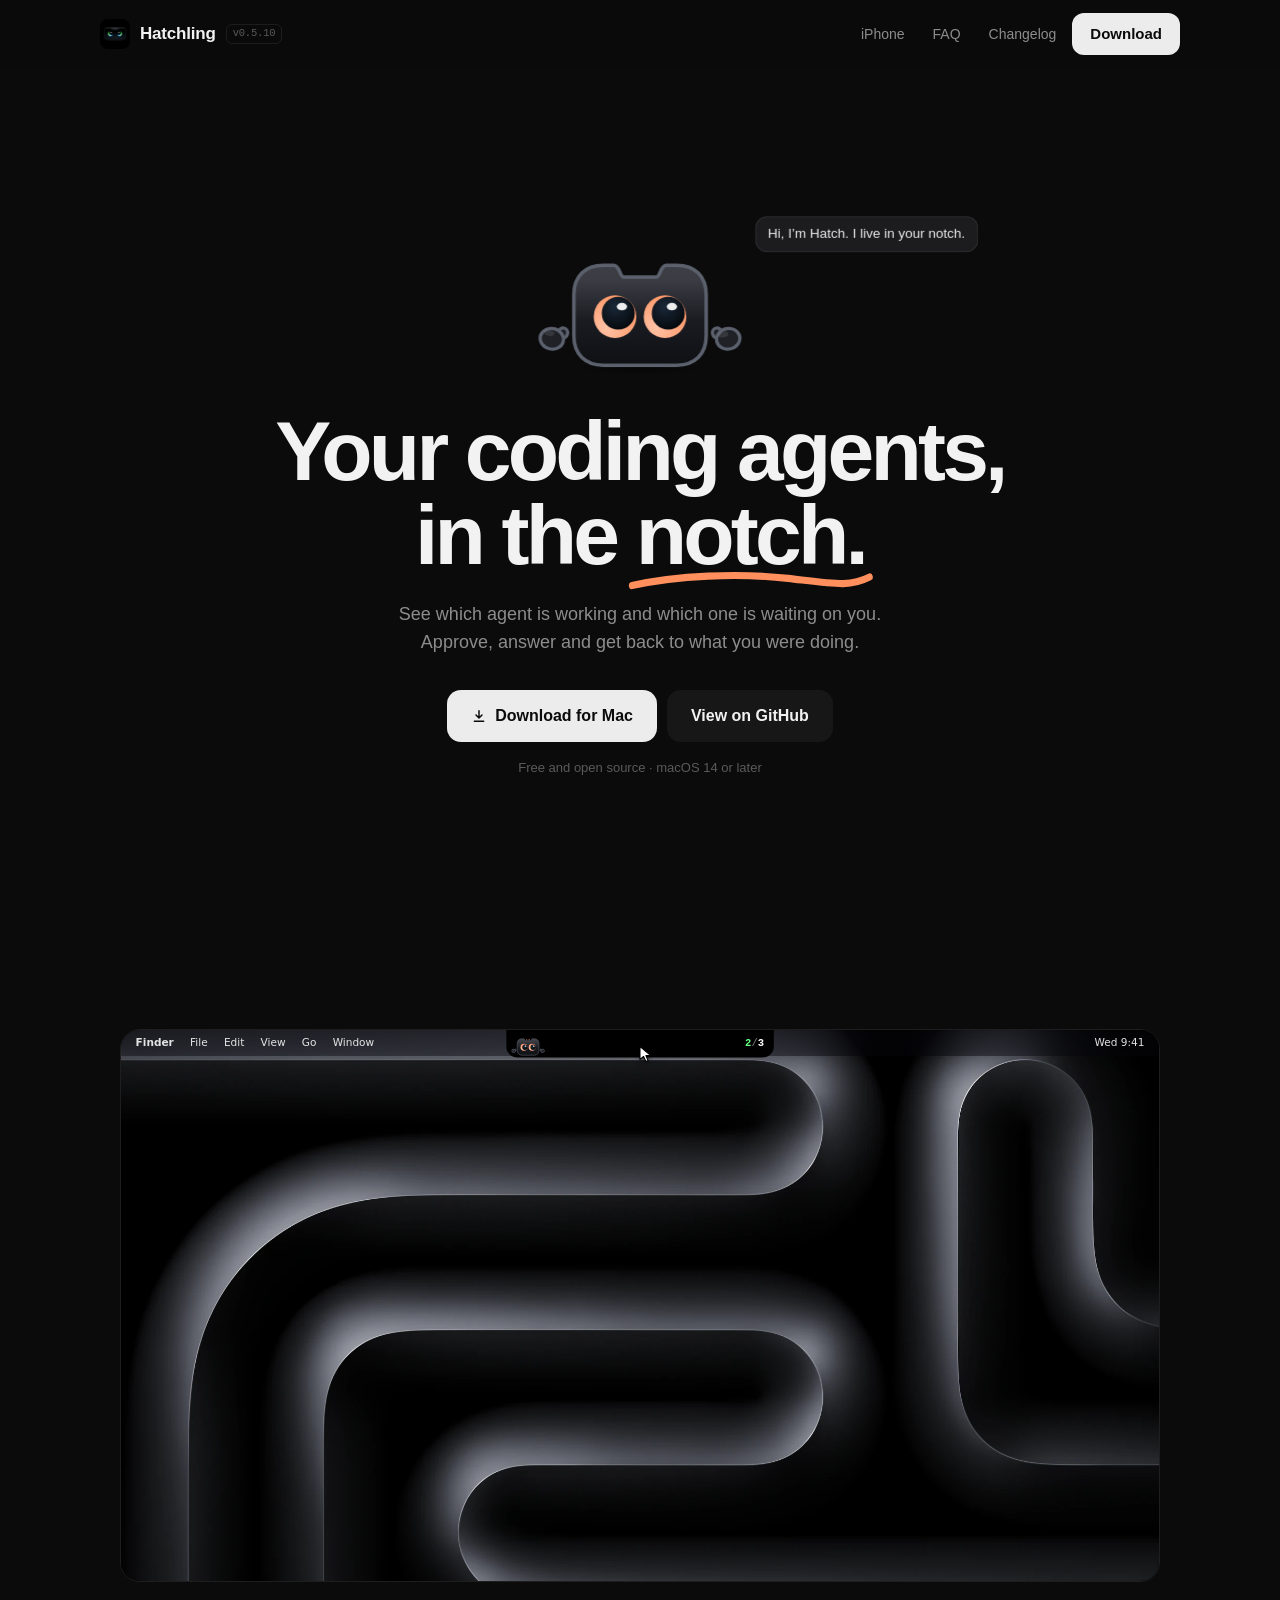
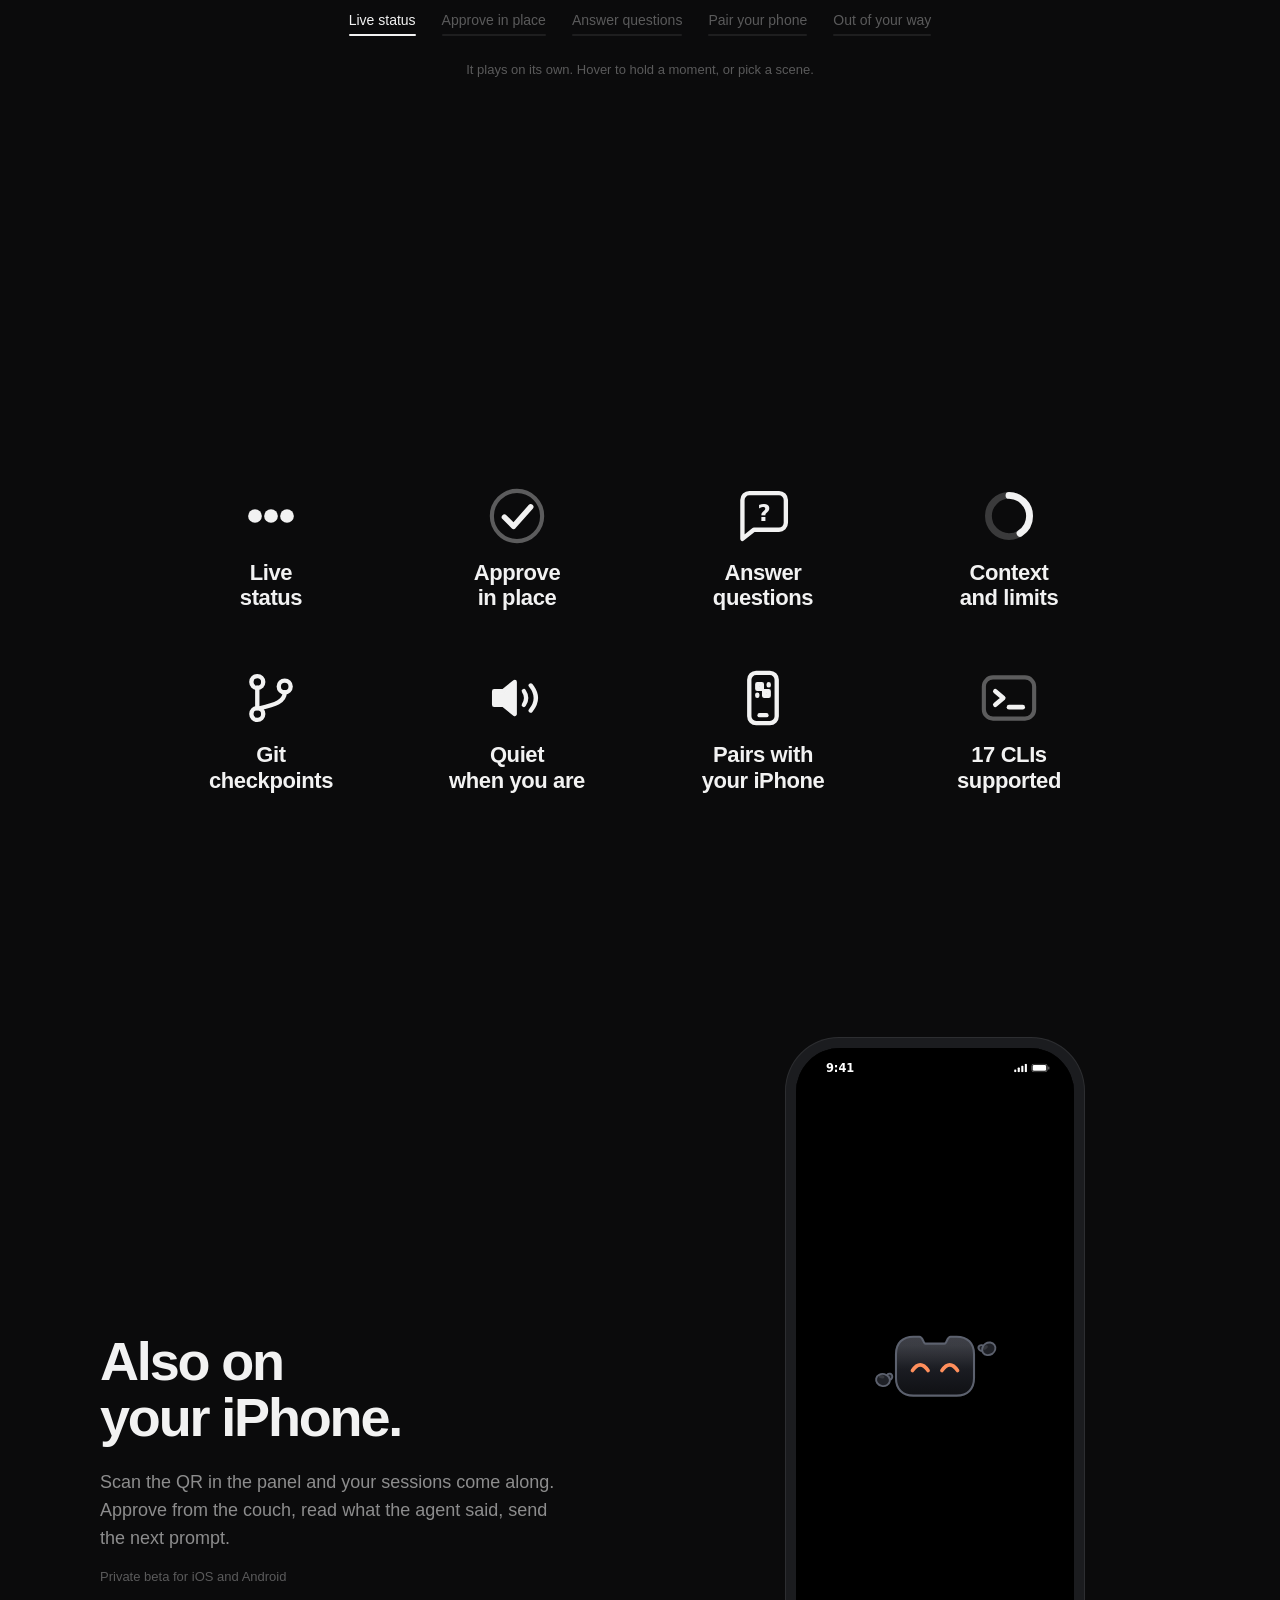
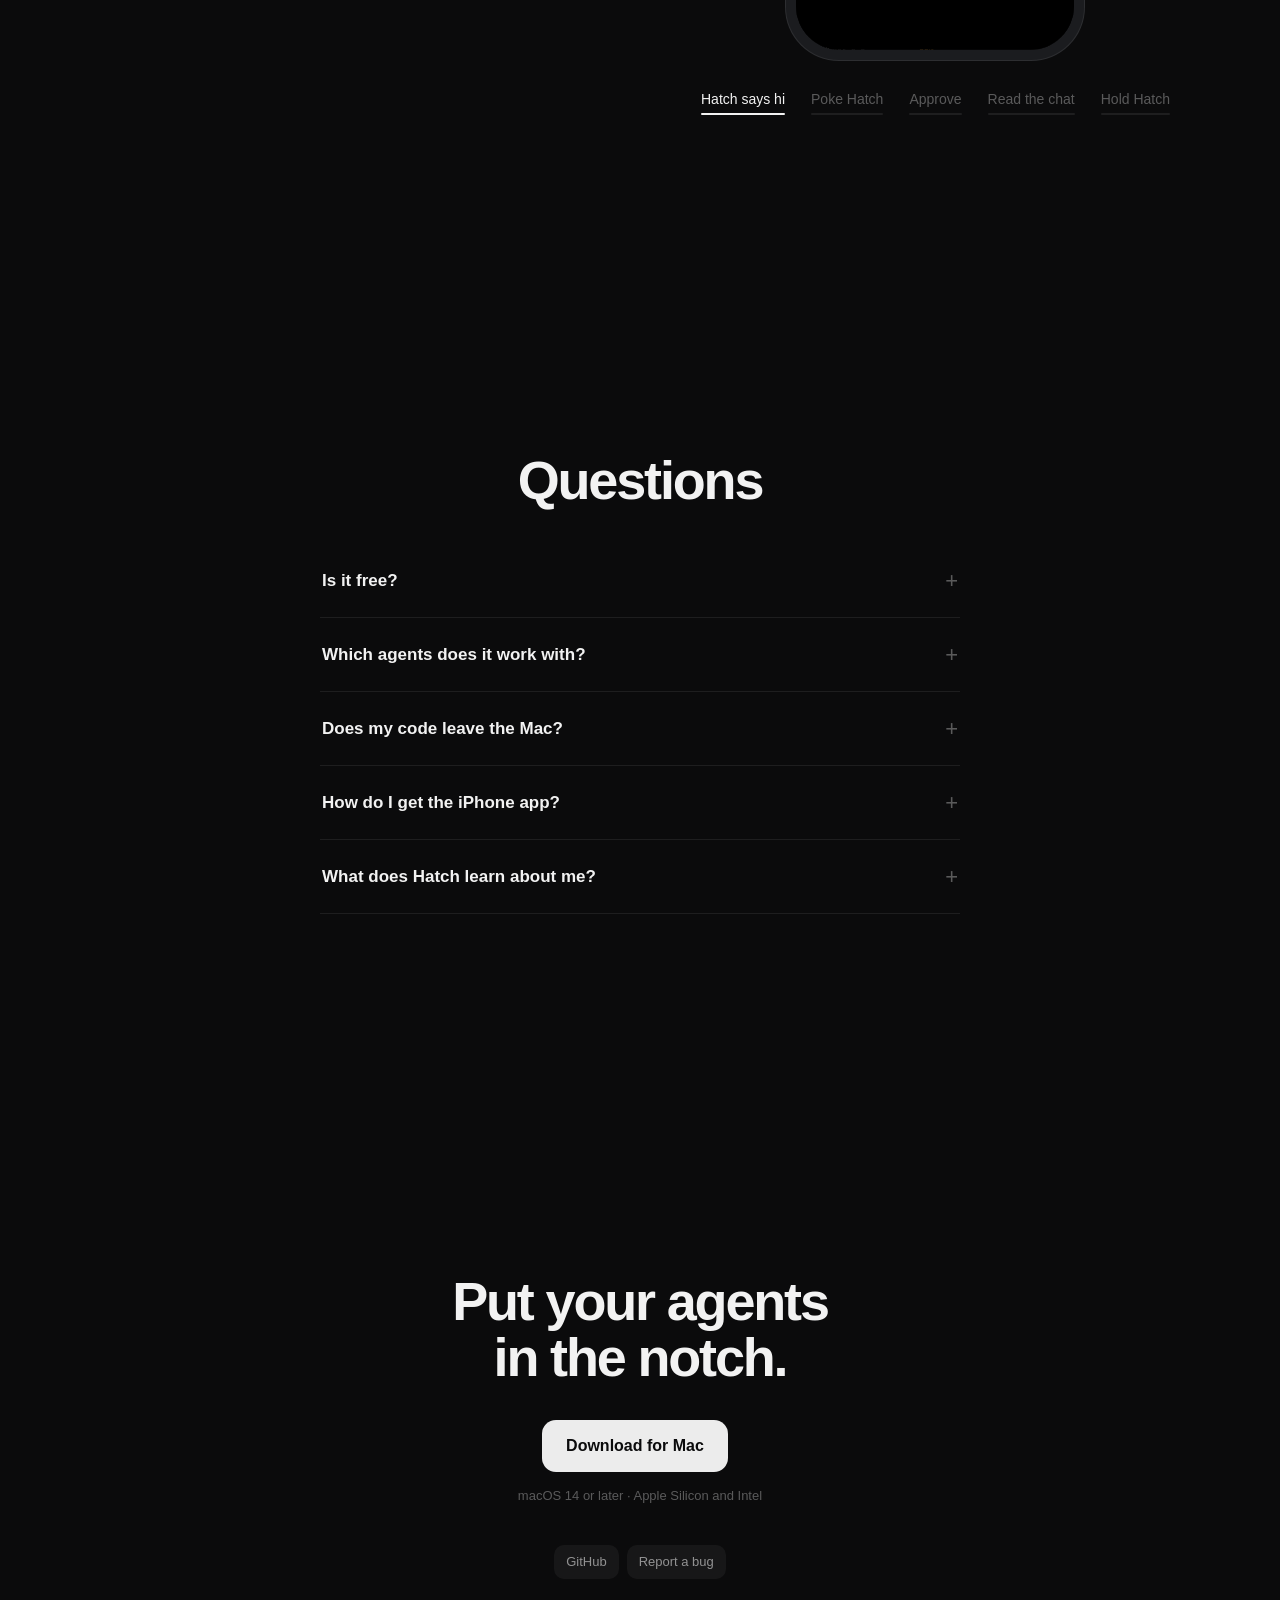
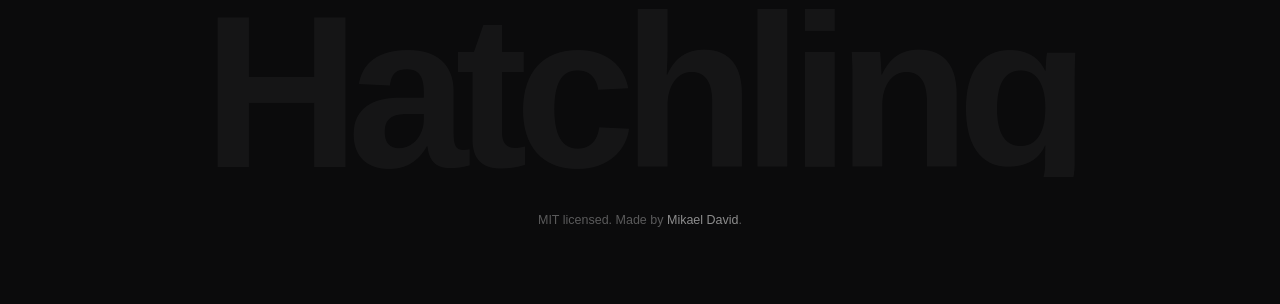
==== commit 690a0c11: "landing: v0.5.10" ====
--- a/landing/index.html
+++ b/landing/index.html
@@ -205,7 +205,7 @@
 
 <header>
   <div class="wrap nav">
-    <a class="brand" href="#top"><img src="icon.png" alt="">Hatchling <span class="ver">v0.5.9</span></a>
+    <a class="brand" href="#top"><img src="icon.png" alt="">Hatchling <span class="ver">v0.5.10</span></a>
     <nav class="links">
       <a class="txt hide" href="#iphone">iPhone</a>
       <a class="txt hide" href="#faq">FAQ</a>
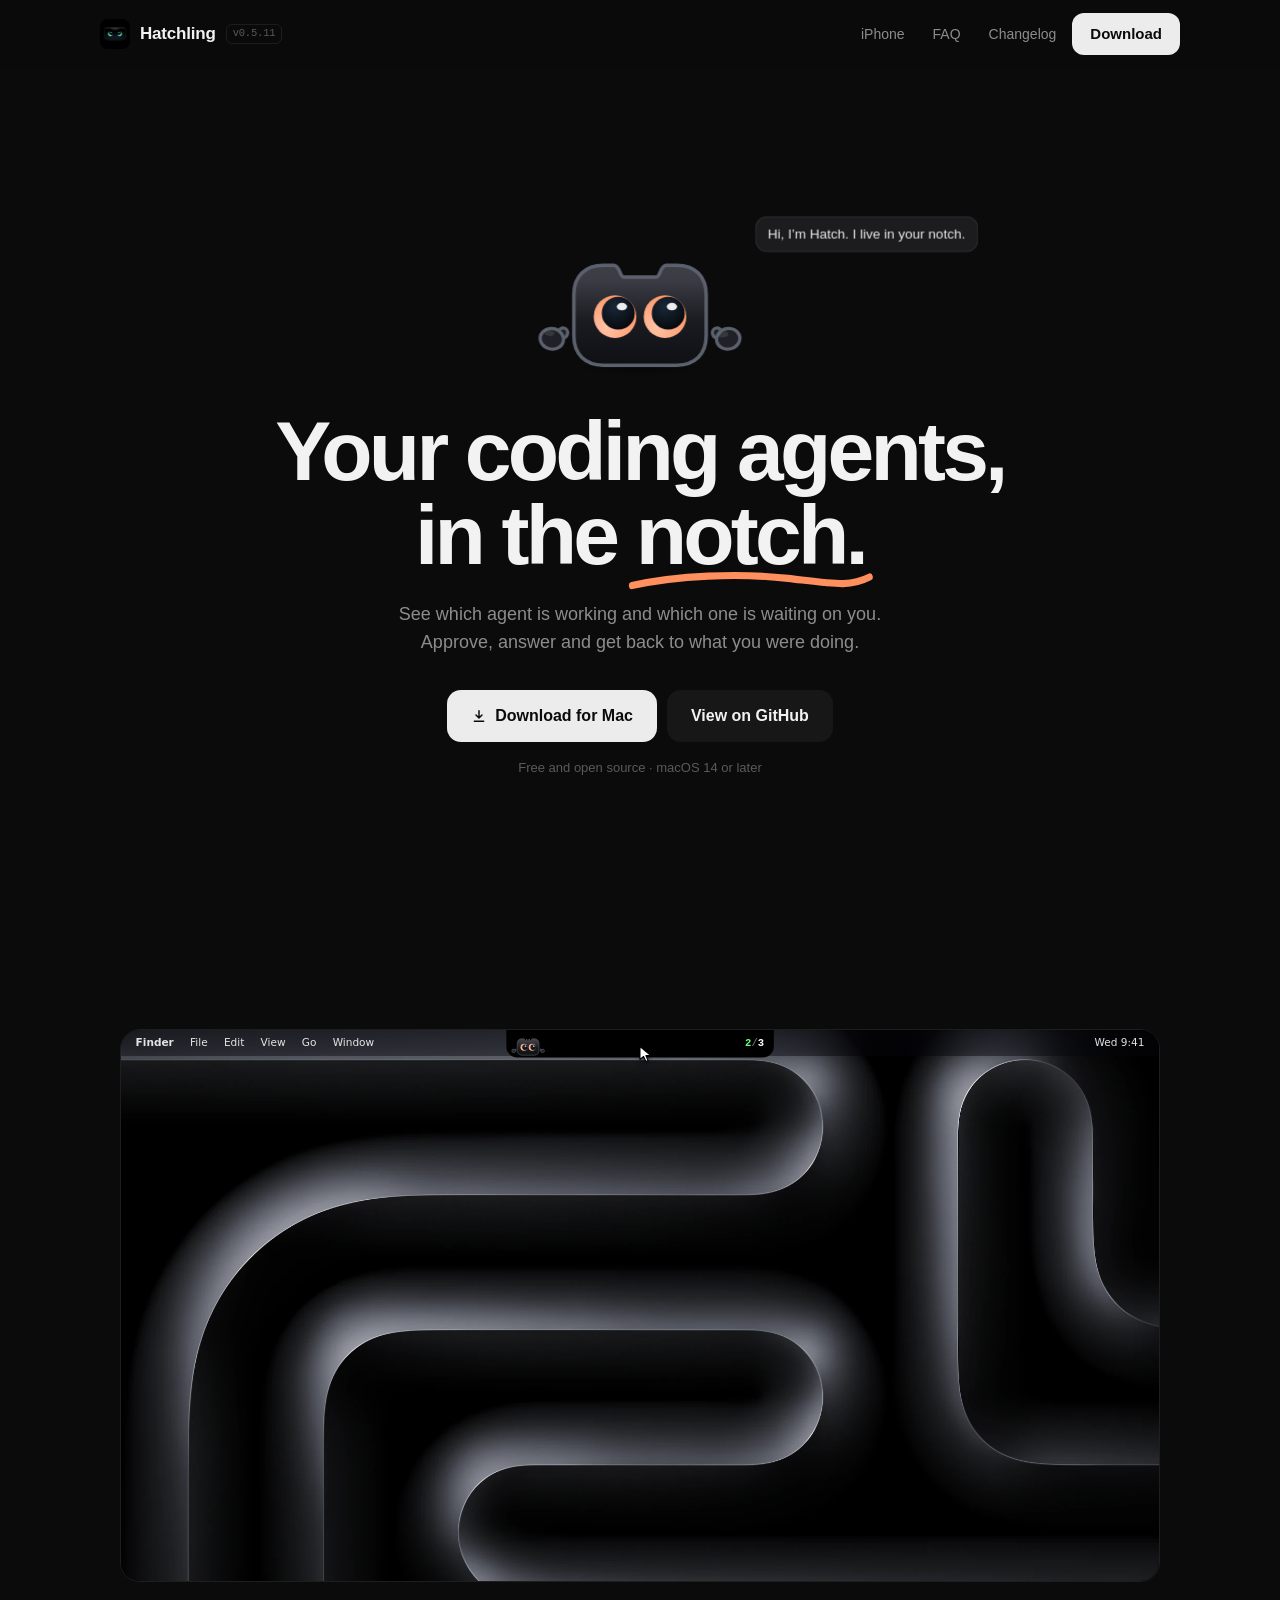
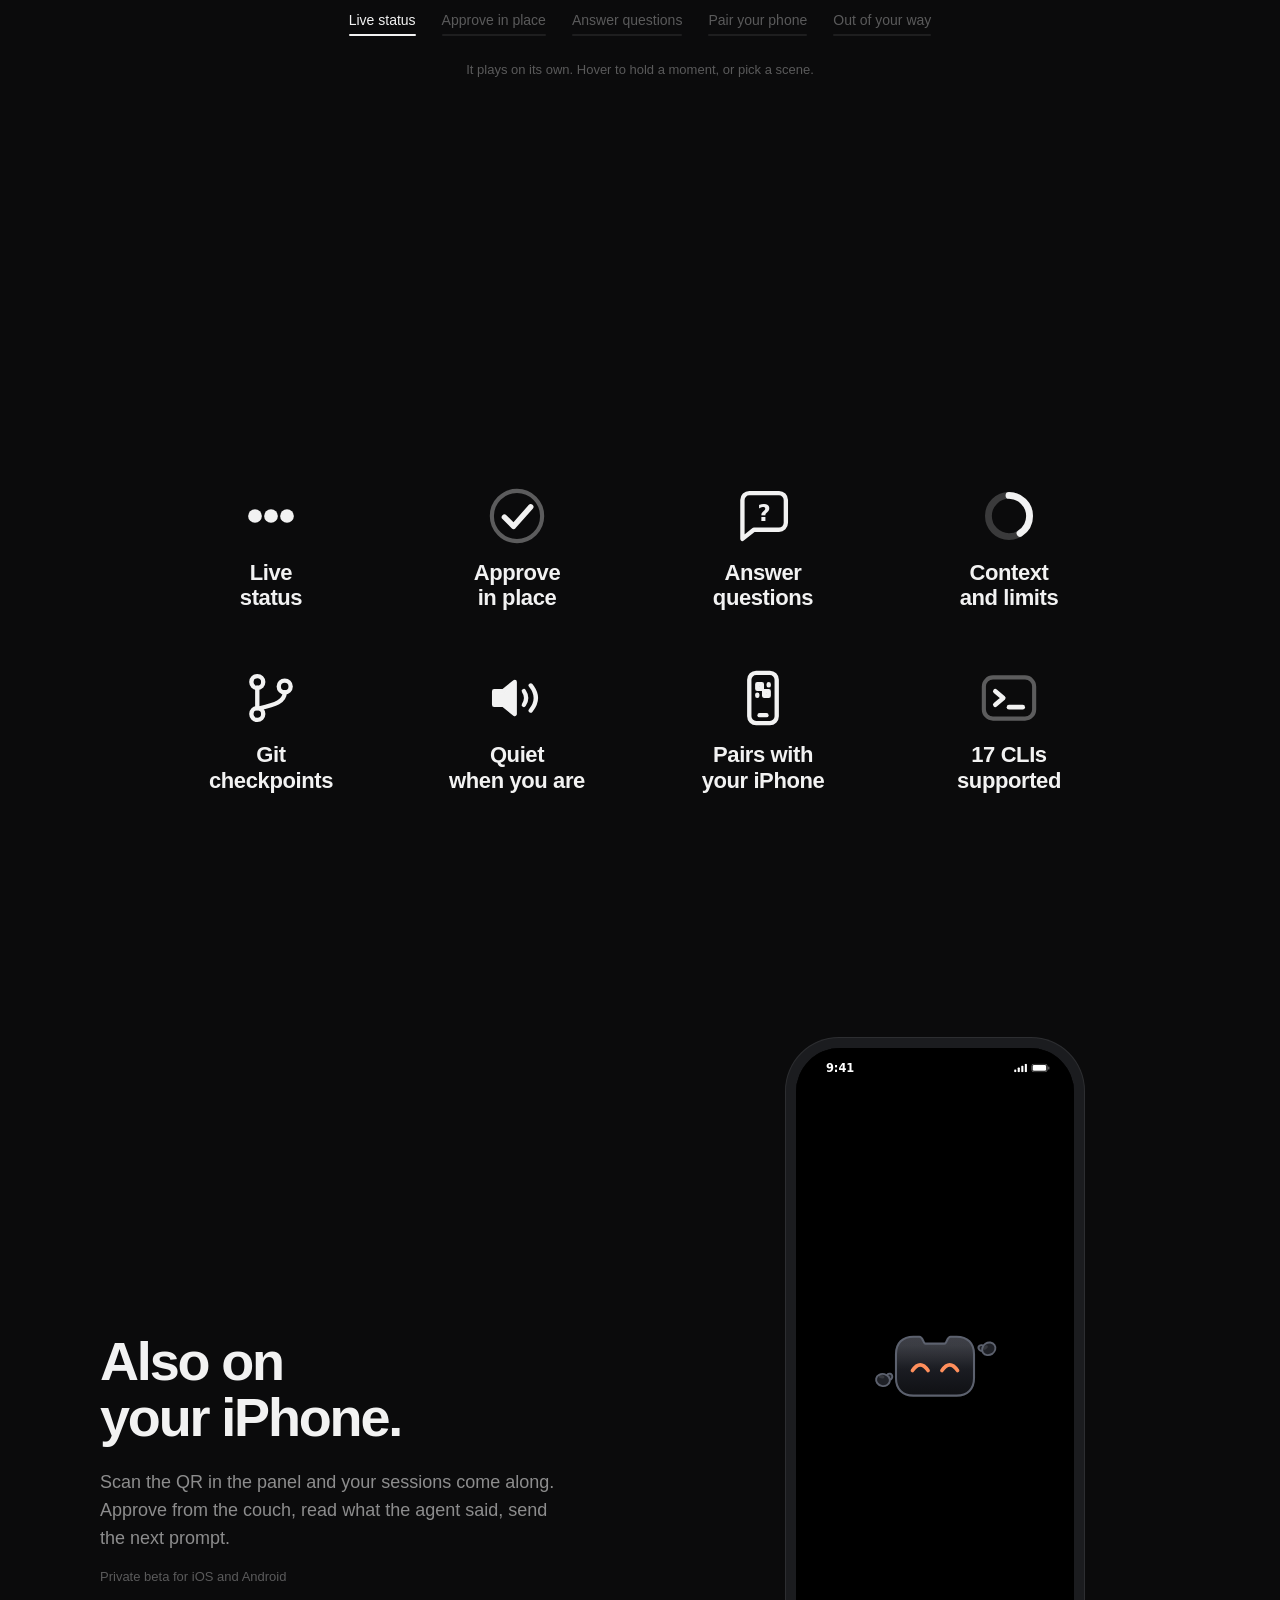
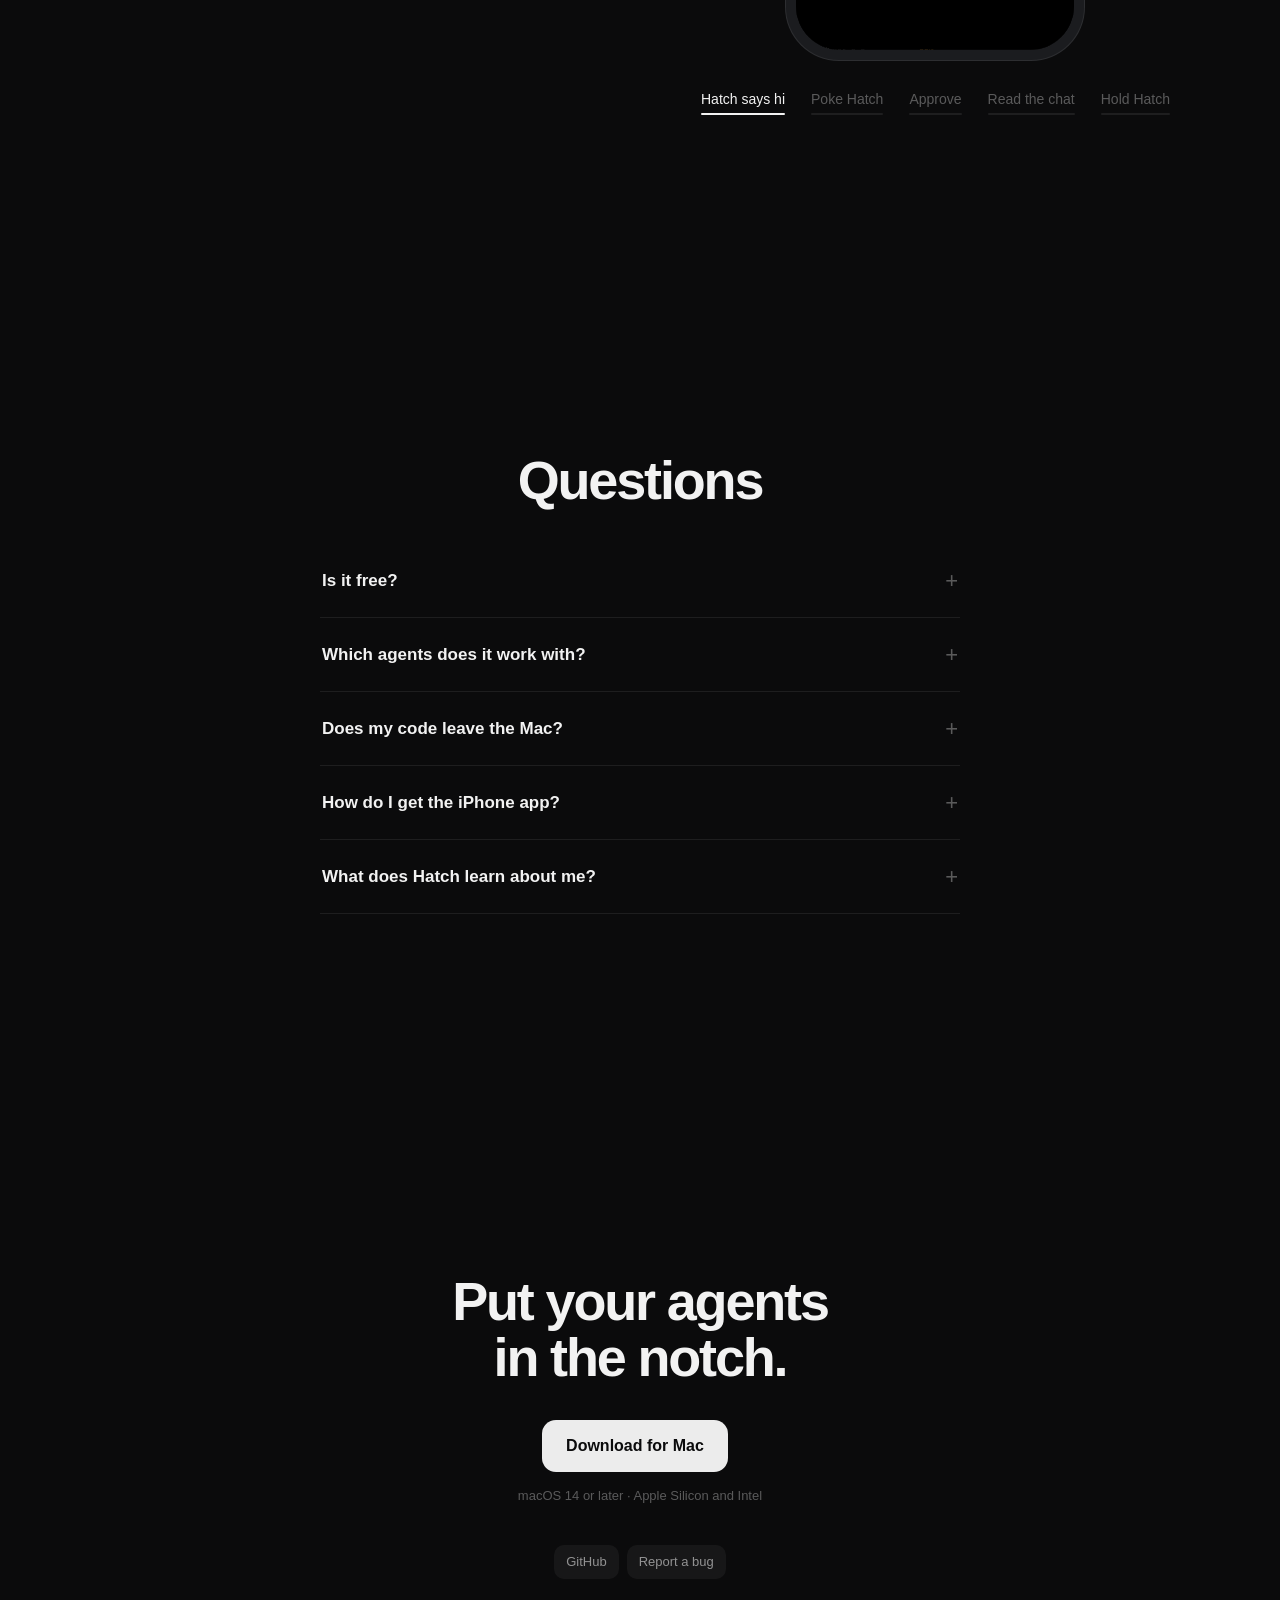
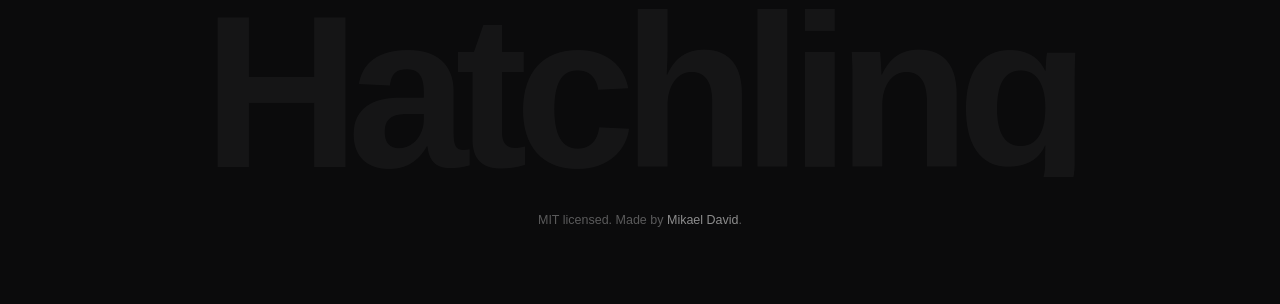
==== commit 44a05ddd: "landing: v0.5.11" ====
--- a/landing/index.html
+++ b/landing/index.html
@@ -205,7 +205,7 @@
 
 <header>
   <div class="wrap nav">
-    <a class="brand" href="#top"><img src="icon.png" alt="">Hatchling <span class="ver">v0.5.10</span></a>
+    <a class="brand" href="#top"><img src="icon.png" alt="">Hatchling <span class="ver">v0.5.11</span></a>
     <nav class="links">
       <a class="txt hide" href="#iphone">iPhone</a>
       <a class="txt hide" href="#faq">FAQ</a>
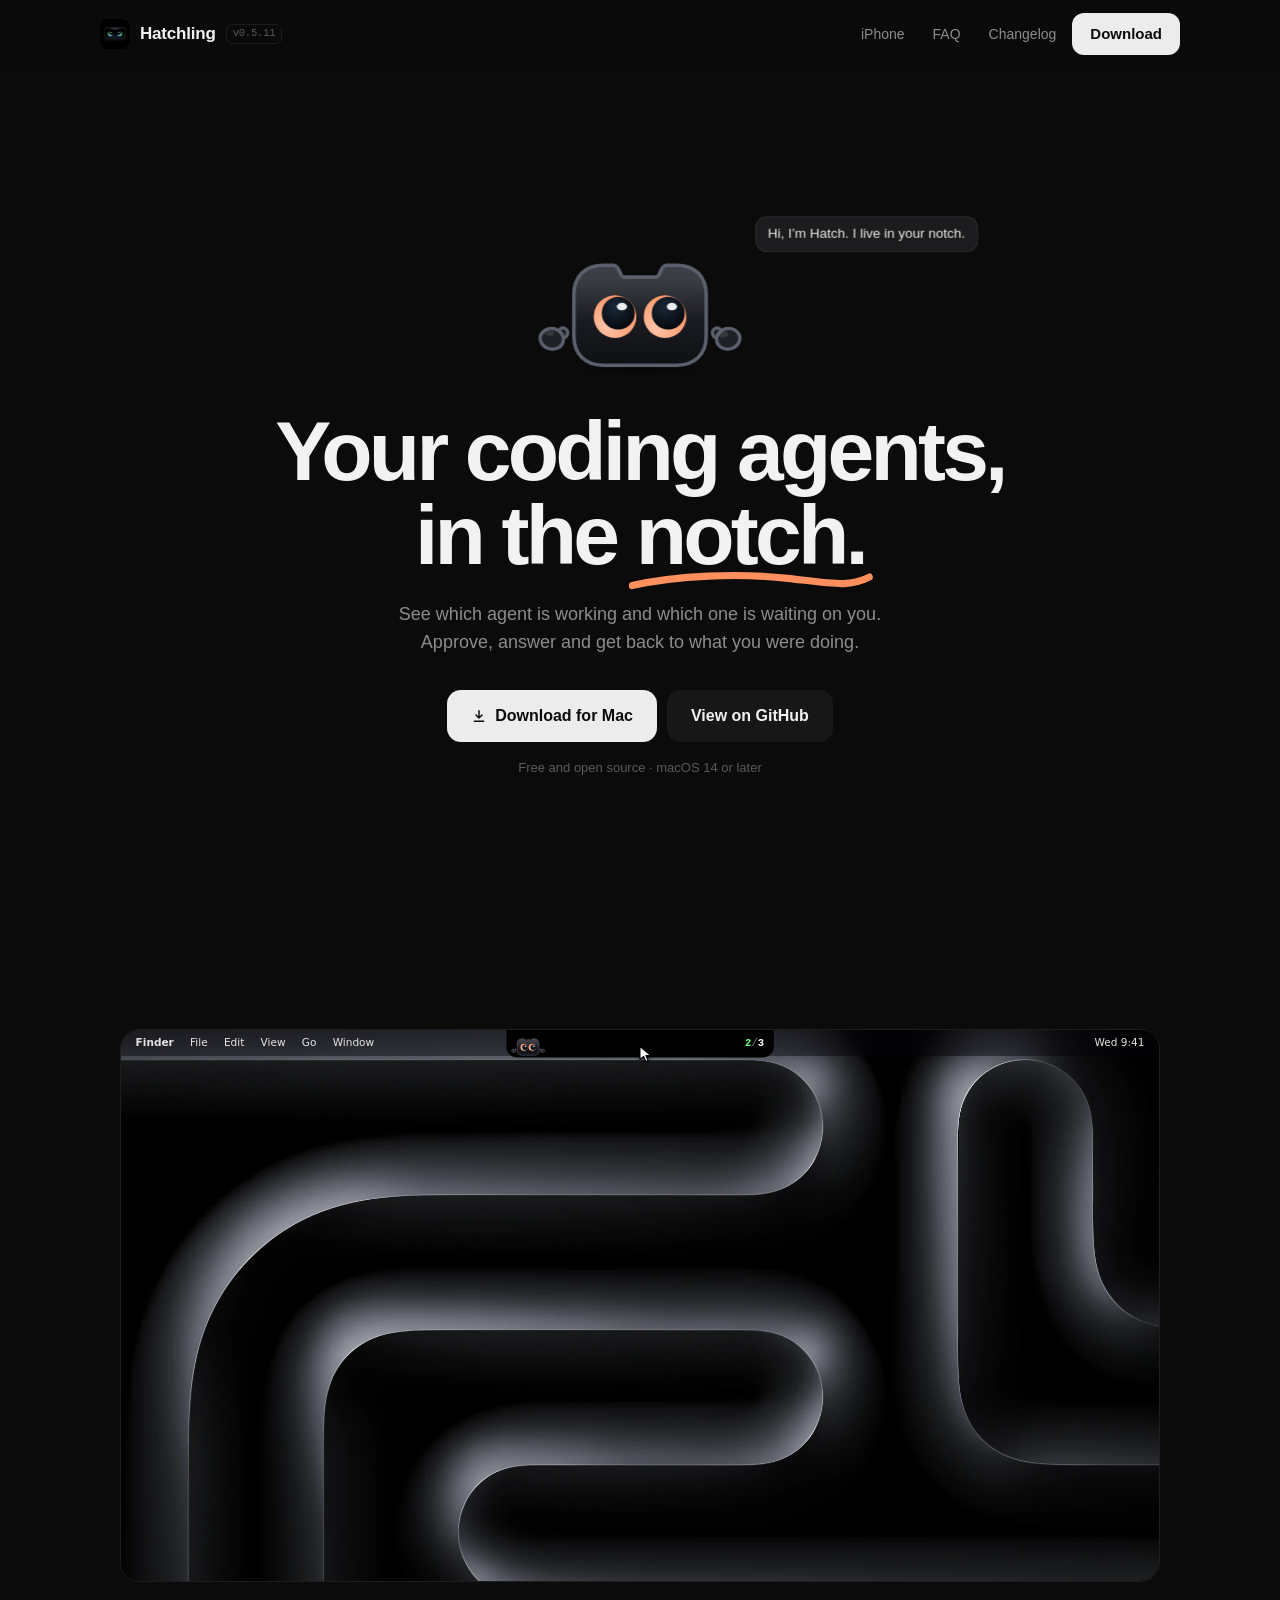
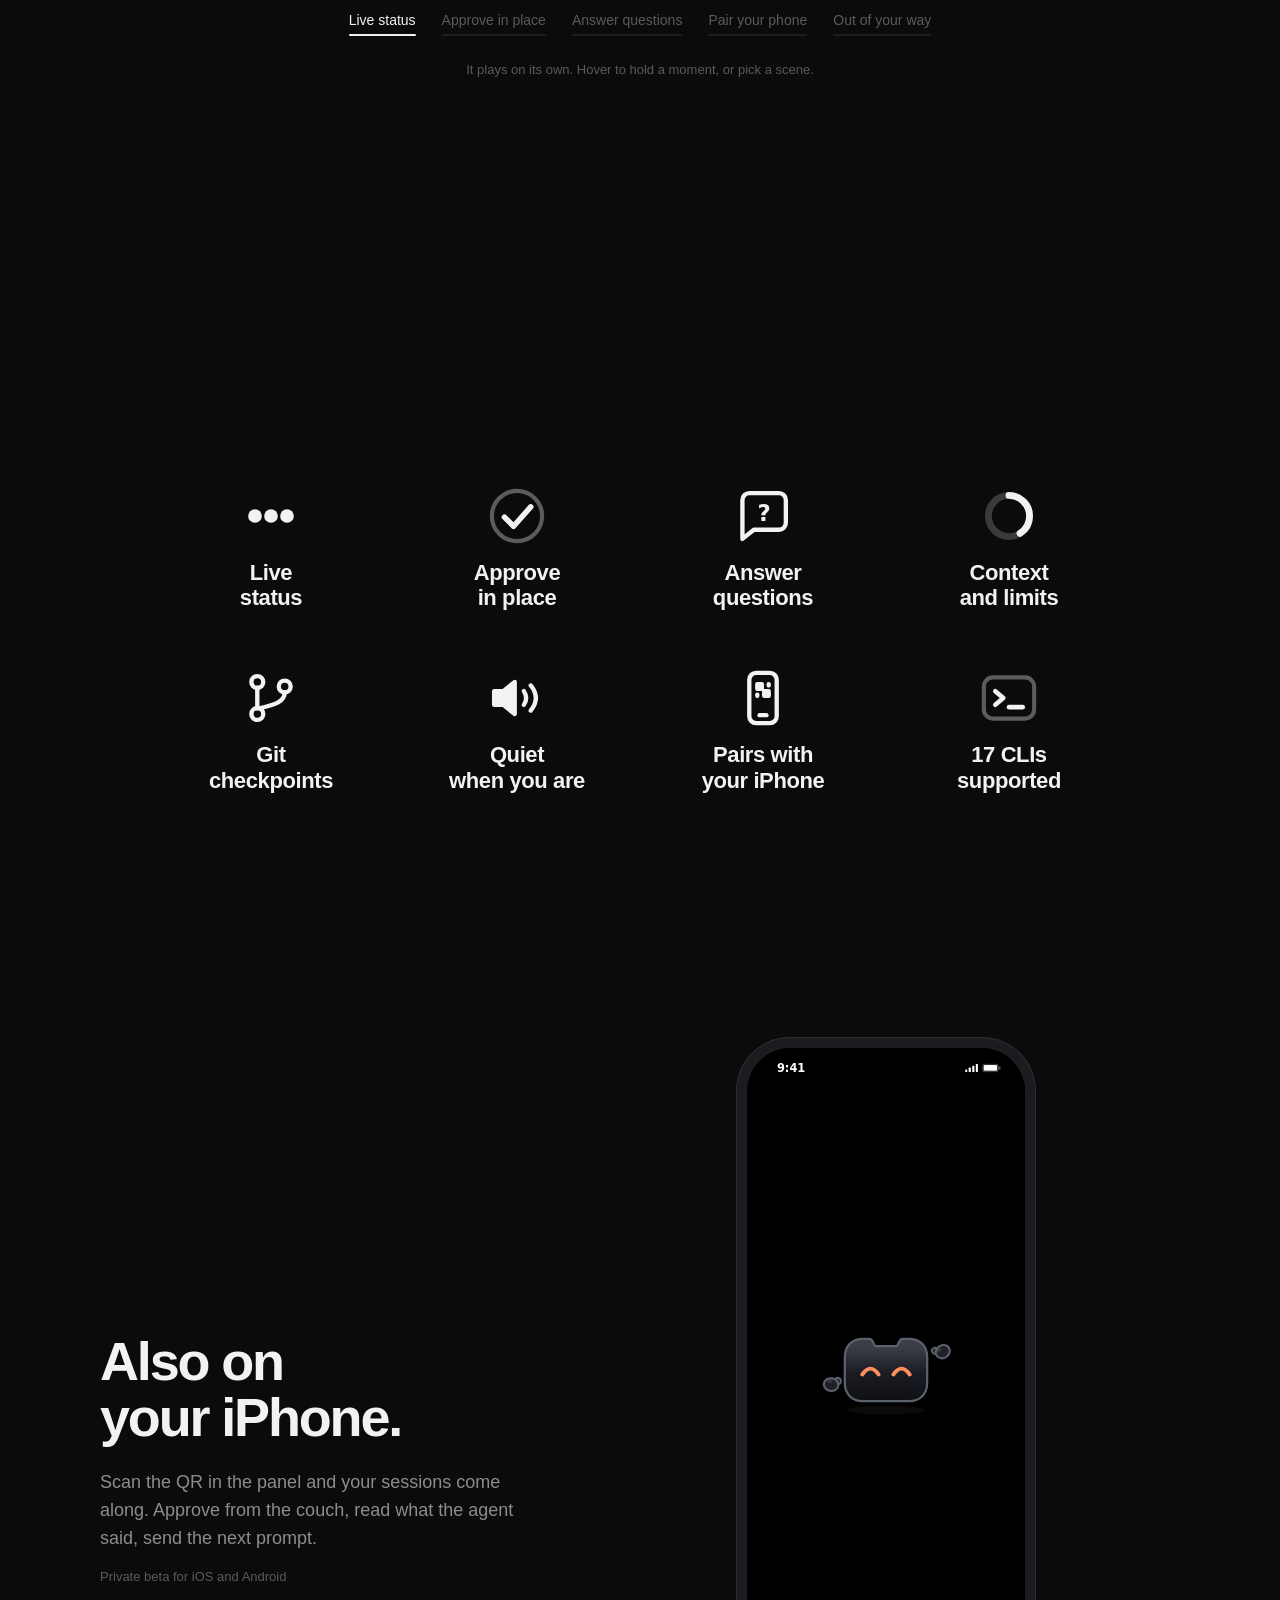
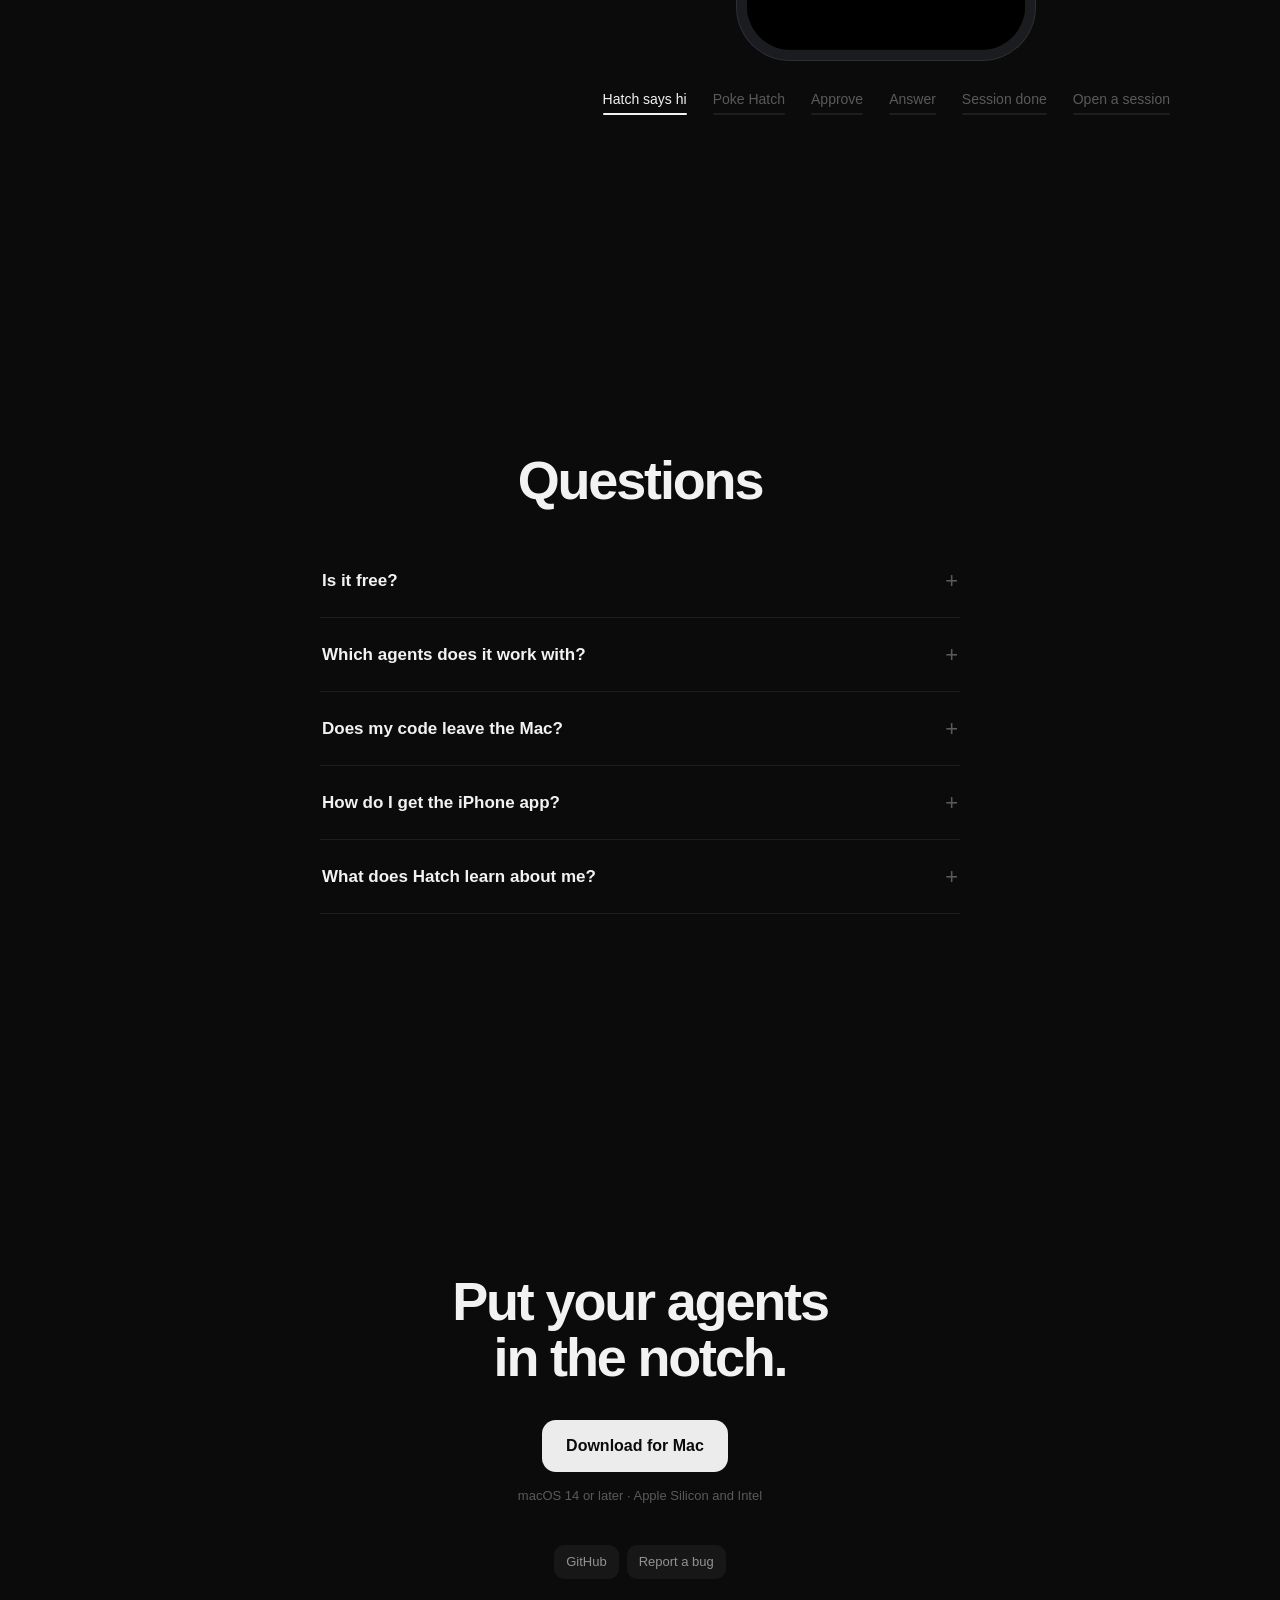
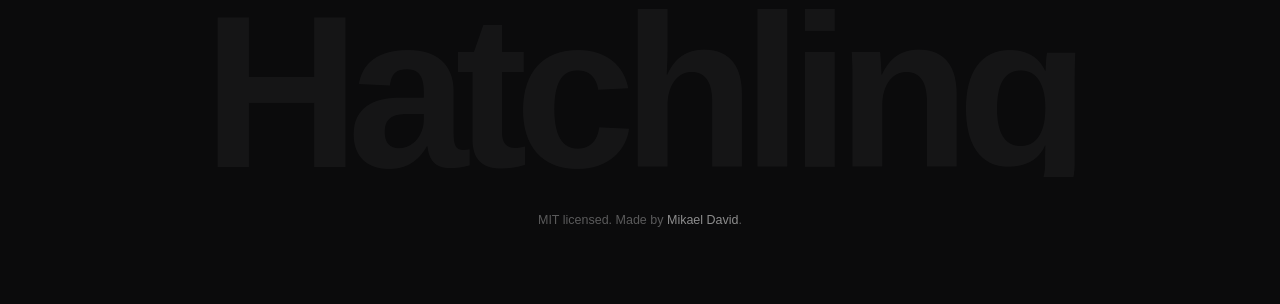
==== commit 8b4611fa: "landing: the iPhone simulation shows the new app Hatch in the middle of every screen: splash, home, " ====
--- a/landing/index.html
+++ b/landing/index.html
@@ -199,7 +199,7 @@
   }
   @media (prefers-reduced-motion:reduce){html{scroll-behavior:auto}}
 </style>
-<link rel="stylesheet" href="sim.css?v=8">
+<link rel="stylesheet" href="sim.css?v=9">
 </head>
 <body>
 
@@ -261,7 +261,7 @@
       </div>
       <div class="phone-col">
         <div class="phone-sim">
-          <div class="sim-stage sim-phone-stage" id="sim-phone" role="img" aria-label="Hatchling on iPhone: Hatch reacts to taps, a permission gets approved, and a session's conversation opens"></div>
+          <div class="sim-stage sim-phone-stage" id="sim-phone" role="img" aria-label="Hatchling on iPhone: Hatch says hi, a permission gets approved, a question answered, a session finishes, and one opens"></div>
         </div>
         <div class="scenes" id="sim-phone-scenes" aria-label="Scenes"></div>
       </div>
@@ -301,7 +301,7 @@
   </section>
 </main>
 
-<script src="sim.js?v=8" defer></script>
+<script src="sim.js?v=9" defer></script>
 <script src="buddy.js?v=13" defer></script>
 
 </body>
--- a/landing/sim.css
+++ b/landing/sim.css
@@ -97,57 +97,101 @@
 .hop{animation:hop .55s cubic-bezier(.3,1.4,.5,1)}
 @keyframes hop{30%{transform:translateY(-13%)}60%{transform:translateY(2%)}100%{transform:none}}
 
-/* ---------- iPhone ---------- */
-.ph{position:relative;width:390px;height:844px;overflow:hidden;background:#0b0b0c;color:#fff;font-family:-apple-system,BlinkMacSystemFont,"SF Pro Text",system-ui,sans-serif}
+/* ---------- iPhone: o Hatch no centro de toda tela ---------- */
+.ph{position:relative;width:390px;height:844px;overflow:hidden;background:#0b0b0c;color:#fff;font-family:-apple-system,BlinkMacSystemFont,"SF Pro Text",system-ui,sans-serif;-webkit-font-smoothing:antialiased}
+.ph .mono{font-family:ui-monospace,"SF Mono",Menlo,monospace;font-variant-numeric:tabular-nums;font-size:12px;color:rgba(255,255,255,.5)}
+.ph .dim{color:rgba(255,255,255,.5)}.ph .mono.dim{color:rgba(255,255,255,.3)}.ph .c{text-align:center}
 .ph-status{position:absolute;left:0;right:0;top:0;height:50px;display:flex;align-items:center;justify-content:space-between;padding:6px 34px 0 42px;font-size:16px;font-weight:600;z-index:9}
 .ph-island{position:absolute;left:50%;top:11px;width:124px;height:36px;border-radius:20px;background:#000;transform:translateX(-50%);z-index:10}
-.ph-screen{position:absolute;inset:0;padding-top:50px;transition:transform .45s cubic-bezier(.3,.9,.3,1),opacity .3s}
+.ph-screen{position:absolute;inset:0;padding-top:50px;display:flex;flex-direction:column;background:#0b0b0c;transition:transform .45s cubic-bezier(.3,.9,.3,1),opacity .3s}
 .ph-screen.off-right{transform:translateX(100%)}
-.ph-screen.off-left{transform:translateX(-28%);opacity:.0}
+.ph-screen.off-left{transform:translateX(-28%);opacity:0}
 .ph-screen.off-down{transform:translateY(100%)}
-.ph-top{height:52px;display:flex;align-items:center;gap:8px;padding:0 20px;font-size:14px;font-weight:600;color:rgba(255,255,255,.85)}
-.rings{display:flex;gap:14px;padding:6px 18px 0}
-.ring{width:64px;display:flex;flex-direction:column;align-items:center;gap:5px;font-size:11px;color:rgba(255,255,255,.5)}
-.ring .w{position:relative;width:44px;height:44px}
-.ring .w b{position:absolute;inset:0;display:flex;align-items:center;justify-content:center;font-family:ui-monospace,"SF Mono",Menlo,monospace;font-size:11px}
-.ring small{font-family:ui-monospace,"SF Mono",Menlo,monospace;font-size:11px;color:rgba(255,255,255,.35)}
-.ph-hero{position:relative;height:216px;margin:14px 16px 0}
-.think{position:absolute;left:70px;top:0;max-width:288px;padding:12px 16px;box-sizing:border-box;background:#1c1c1e;border:1px solid rgba(255,255,255,.1);border-radius:18px;
-  font-size:15px;font-weight:600;line-height:20px;color:rgba(255,255,255,.92);transform-origin:0 100%;transition:opacity .18s,transform .3s cubic-bezier(.34,1.2,.64,1)}
-.think.swap{opacity:0;transform:scale(.94)}
-.think-dot{position:absolute;border-radius:50%;background:#1c1c1e;border:1px solid rgba(255,255,255,.1)}
-.ph-hero .hatch-wrap{position:absolute;left:-8px;top:56px;width:160px;height:160px}
-.ph-list{position:absolute;left:0;right:0;bottom:0;top:388px;border-top:1px solid rgba(255,255,255,.06);padding:12px 16px;display:flex;flex-direction:column;gap:8px;overflow:hidden}
-.pcard{background:rgba(255,255,255,.04);border:1px solid rgba(255,255,255,.06);border-radius:14px;padding:12px 14px;transition:background .3s,border-color .3s,transform .15s}
-.pcard.need{background:rgba(255,255,255,.06);border-color:rgba(255,255,255,.11)}
-.pcard .name{font-size:15px;font-weight:600}
-.pcard .now{font-size:14px;line-height:19px;margin-top:6px}
-.pcard .task{font-size:12px;margin-top:3px}
-.pcard.press{transform:scale(.98)}
+.ps-top{height:52px;flex-shrink:0;display:flex;align-items:center;gap:9px;padding:0 20px;font-size:15px;letter-spacing:-.01em}
+.ps-top b{font-weight:600}
+.ps-state{font-size:12px;font-weight:600}
+.ps-stage{flex:1;min-height:0;display:flex;flex-direction:column;align-items:center;justify-content:center;padding:0 20px}
+.ps-bub{width:100%;box-sizing:border-box;padding:20px 22px;border-radius:24px;background:#1c1c1e;border:1px solid rgba(255,255,255,.08);box-shadow:inset 0 1px 0 rgba(255,255,255,.06),0 24px 48px rgba(0,0,0,.45);display:flex;flex-direction:column;gap:12px;transition:opacity .18s,transform .3s cubic-bezier(.34,1.2,.64,1);transform-origin:50% 100%}
+.ps-bub.swap{opacity:0;transform:scale(.97)}
+.ps-say{margin:0;font-size:23px;line-height:29px;font-weight:600;letter-spacing:-.02em;color:rgba(255,255,255,.96)}
+.ps-say span{color:rgba(255,255,255,.5)}
+.ps-detail{margin:0;font-size:14px;line-height:20px;color:rgba(255,255,255,.52)}
+.ps-code{padding:12px 14px;border-radius:10px;background:rgba(255,255,255,.045);border:1px solid rgba(255,255,255,.06);font-family:ui-monospace,"SF Mono",Menlo,monospace;font-size:14px;line-height:20px;color:rgba(255,255,255,.9)}
+.ps-code i{font-style:normal;color:rgba(255,255,255,.32)}
+.ps-dot{border-radius:50%;background:#1c1c1e;border:1px solid rgba(255,255,255,.08)}
+.ps-dot.big{width:15px;height:15px;margin:9px 34px 0 0}.ps-dot.small{width:9px;height:9px;margin:5px 10px 0 0}
+.ps-floor{display:block;height:12px;border-radius:50%;background:rgba(255,255,255,.045)}
+.ps-below{display:flex;justify-content:center}
+.ps-list{flex-shrink:0;padding:8px 20px 34px;display:flex;flex-direction:column;gap:10px}
+.ps-label{display:flex;justify-content:space-between;align-items:baseline;padding:0 4px;font-size:13px;font-weight:600;color:rgba(255,255,255,.55)}
+.ps-label .mono{color:rgba(255,255,255,.3)}
+.ps-card{border-radius:14px;background:rgba(255,255,255,.04);border:1px solid rgba(255,255,255,.06);box-shadow:inset 0 1px 0 rgba(255,255,255,.05);overflow:hidden}
+.ps-card.pad{padding:16px 18px;display:flex;flex-direction:column;gap:8px}
+.ps-card.pad small{font-size:13px;font-weight:600;color:rgba(255,255,255,.45)}
+.ps-card.pad p{margin:0;font-size:16px;line-height:22px;color:rgba(255,255,255,.88)}
+.ps-row{display:flex;align-items:center;gap:12px;padding:12px 16px;transition:background .2s}
+.ps-row+.ps-row{border-top:1px solid rgba(255,255,255,.06)}
+.ps-row.press{background:rgba(255,255,255,.05)}
+.ps-row-t{flex:1;min-width:0;display:flex;flex-direction:column;gap:2px}
+.ps-row-t b{font-size:15px;font-weight:600;letter-spacing:-.01em}
+.ps-row-t small{font-size:13px;color:rgba(255,255,255,.45);white-space:nowrap;overflow:hidden;text-overflow:ellipsis}
+.ps-row.opt{padding:13px 16px}.ps-row.opt b{font-size:16px}
+.ps-row .n{width:22px;height:22px;border-radius:7px;background:rgba(255,255,255,.07);display:flex;align-items:center;justify-content:center;font-family:ui-monospace,"SF Mono",Menlo,monospace;font-size:12px;color:rgba(255,255,255,.6);flex-shrink:0}
+.ps-bottom{flex-shrink:0;padding:0 20px 34px;display:flex;flex-direction:column;gap:12px}
+.ps-btns{flex-shrink:0;display:flex;gap:8px;padding:0 20px 34px}
+.ps-btns.static{padding:0}
+.ps-btn{flex:1;height:54px;border-radius:14px;background:rgba(255,255,255,.07);display:flex;align-items:center;justify-content:center;font-size:15px;font-weight:500;color:rgba(255,255,255,.82);white-space:nowrap}
+.ps-btn.wide{flex:1.45}.ps-btn.wide2{flex:2}
+.ps-btn.neg{color:#ff8a8a}
+.ps-btn.pri{flex:1.2;background:#ececec;color:#0b0b0c;font-weight:600;font-size:16px}
+.ps-btn.full{flex:none;width:100%}
+.ps-meta{display:flex;align-items:center;gap:10px;margin-top:14px;font-family:ui-monospace,"SF Mono",Menlo,monospace;font-size:12px;color:rgba(255,255,255,.45)}
+.ps-meta i{width:3px;height:3px;border-radius:50%;background:rgba(255,255,255,.25)}
+.ps-bar{width:48px;height:4px;border-radius:2px;background:rgba(255,255,255,.08);overflow:hidden;display:flex}
+.ps-note{height:56px;box-sizing:border-box;padding:0 7px 0 16px;border-radius:16px;background:rgba(255,255,255,.04);border:1px solid rgba(255,255,255,.06);display:flex;align-items:center;gap:8px;font-size:15px;color:rgba(255,255,255,.3)}
+.ps-note span{flex:1}.ps-note span.typed{color:#fff}
+.ps-note i{width:42px;height:42px;border-radius:12px;background:rgba(255,255,255,.07);color:rgba(255,255,255,.3);display:flex;align-items:center;justify-content:center;transition:background .2s,color .2s}
+.ps-note i.ready{background:#ececec;color:#0b0b0c}
 .touch{position:absolute;z-index:30;width:46px;height:46px;margin:-23px 0 0 -23px;border-radius:50%;background:rgba(255,255,255,.55);pointer-events:none;opacity:0}
 .touch.go{animation:tch .65s ease-out}
 @keyframes tch{0%{opacity:0;transform:scale(.6)}25%{opacity:.6;transform:scale(1)}100%{opacity:0;transform:scale(1.05)}}
-.back{width:36px;height:36px;border-radius:50%;background:rgba(255,255,255,.07);display:flex;align-items:center;justify-content:center;color:rgba(255,255,255,.7)}
-.att{padding:0 18px}
-.att h3{margin:18px 0 0;font-size:16px;font-weight:500;color:rgba(255,255,255,.95)}
-.att .code{font-size:13px;padding:12px 14px;margin-top:14px}
-.att .code small{font-size:12.5px}
-.att-btns{position:absolute;left:16px;right:16px;bottom:34px;display:flex;gap:8px}
-.att-btns .b{height:46px;border-radius:10px;font-size:15px;padding:0 16px}
-.att-btns .b.pri{margin-left:auto}
-.chat{padding:0 16px;display:flex;flex-direction:column;gap:12px;font-size:15px;line-height:21px}
-.bub{align-self:flex-end;max-width:78%;padding:10px 14px;border-radius:16px;background:rgba(255,255,255,.06);border:1px solid rgba(255,255,255,.06)}
-.agent ul{margin:6px 0 0;padding-left:18px}
-.agent code{font-family:ui-monospace,"SF Mono",Menlo,monospace;font-size:13px;color:rgba(255,255,255,.7);background:none;padding:0}
-.chips{display:flex;gap:6px;margin-top:8px}
-.chips span{font-family:ui-monospace,"SF Mono",Menlo,monospace;font-size:11px;color:rgba(255,255,255,.4);padding:2px 7px;border-radius:5px;background:rgba(255,255,255,.05)}
-.composer{position:absolute;left:16px;right:16px;bottom:30px;display:flex;gap:8px}
-.composer div{flex:1;height:44px;border-radius:12px;background:rgba(255,255,255,.045);border:1px solid rgba(255,255,255,.06);display:flex;align-items:center;padding:0 14px;font-size:14px;color:rgba(255,255,255,.3)}
-.composer span{width:44px;height:44px;border-radius:12px;background:rgba(255,255,255,.07)}
-.splash{position:absolute;inset:0;background:#000;display:flex;align-items:center;justify-content:center;z-index:8;transition:opacity .3s}
+.back{width:36px;height:36px;border-radius:50%;background:rgba(255,255,255,.07);display:flex;align-items:center;justify-content:center;color:rgba(255,255,255,.7);flex-shrink:0}
+/* splash: cai, acena balançando, pula comemorando e some */
+.splash{position:absolute;inset:0;background:#000;display:flex;flex-direction:column;align-items:center;justify-content:center;z-index:8;transition:opacity .3s}
 .splash.gone{opacity:0;pointer-events:none}
-.splash .hatch-wrap{width:180px;height:180px;transform:scale(.6);opacity:0;transition:transform .5s cubic-bezier(.34,1.5,.64,1),opacity .26s}
-.splash.in .hatch-wrap{transform:none;opacity:1}
+.ps-splash-h{width:190px;height:190px;opacity:0;transform:scale(0);transform-origin:50% 85%}
+.splash.land .ps-splash-h{animation:ps-land .7s cubic-bezier(.3,.7,.4,1) forwards}
+.splash.wave .ps-splash-h{animation:ps-wiggle .55s ease-in-out;opacity:1;transform:none}
+.splash.hop .ps-splash-h{animation:ps-hop .6s ease-in-out;opacity:1;transform:none}
+.splash .ps-floor{transition:transform .2s,opacity .2s}
+.splash.hop .ps-floor{animation:ps-shadow .6s ease-in-out}
+@keyframes ps-land{0%{opacity:0;transform:scale(0)}35%{opacity:1;transform:scale(1.12,.9)}60%{transform:scale(.95,1.05)}100%{opacity:1;transform:none}}
+@keyframes ps-wiggle{0%,100%{transform:rotate(0)}25%{transform:rotate(-6deg)}55%{transform:rotate(5deg)}80%{transform:rotate(-5deg)}}
+@keyframes ps-hop{0%{transform:none}40%{transform:translateY(-34px)}70%{transform:scale(1.07,.93)}100%{transform:none}}
+@keyframes ps-shadow{0%,100%{transform:none;opacity:1}40%{transform:scaleX(.6);opacity:.5}}
+/* sessão terminou: tela cheia */
+.ps-done{position:absolute;inset:0;padding:50px 20px 0;background:#0b0b0c;z-index:7;display:flex;flex-direction:column;transition:opacity .3s}
+.ps-done .ps-top{padding:0;font-size:13px;font-weight:600}
+.ps-done.gone{opacity:0;pointer-events:none}
+.ps-cele{position:relative;flex:1;display:flex;align-items:center;justify-content:center}
+.ps-ring{position:absolute;left:50%;top:50%;width:200px;height:200px;margin:-100px 0 0 -100px;border-radius:50%;border:2px solid #ff8f5c;opacity:0}
+.ps-drop{width:200px;height:200px;transform:translateY(-480px)}
+.ps-hops{width:200px;height:200px;transform-origin:50% 90%}
+.ps-done.play .ps-drop{animation:ps-drop .5s cubic-bezier(.3,.7,.4,1) forwards}
+.ps-done.play .ps-hops{animation:ps-squash 1.5s ease-in-out .45s}
+.ps-done.play .ps-ring{animation:ps-ring .9s ease-out .45s}
+.ps-done.play .ps-ring.r2{animation-delay:.6s}
+.ps-reveal{display:flex;flex-direction:column;gap:14px;padding-bottom:30px;opacity:0;transform:translateY(16px)}
+.ps-done.play .ps-reveal{animation:ps-up .35s ease-out 2s forwards}
+.ps-reveal h3{margin:0;text-align:center;font-size:30px;line-height:34px;font-weight:700;letter-spacing:-.02em}
+.ps-timer{height:2px;border-radius:1px;background:rgba(255,255,255,.08);overflow:hidden}
+.ps-timer b{display:block;height:2px;background:rgba(255,255,255,.35);transform-origin:left center}
+.ps-done.play .ps-timer b{animation:ps-timer 4.2s linear 2.3s forwards}
+@keyframes ps-drop{to{transform:none}}
+@keyframes ps-squash{0%{transform:scale(1.14,.84)}12%{transform:scale(1,1)}30%{transform:translateY(-46px)}42%{transform:none}58%{transform:translateY(-30px)}72%,100%{transform:none}}
+@keyframes ps-ring{0%{transform:scale(.3);opacity:.55}100%{transform:scale(1.6);opacity:0}}
+@keyframes ps-up{to{opacity:1;transform:none}}
+@keyframes ps-timer{to{transform:scaleX(0)}}
 
 /* cenas embaixo de cada simulação: texto simples, a atual acesa com uma linha que enche */
 .scenes{display:flex;flex-wrap:wrap;justify-content:center;gap:4px 6px;margin-top:22px}
@@ -160,6 +204,8 @@
 @keyframes fill{to{width:100%}}
 
 @media (prefers-reduced-motion:reduce){
-  .notch,.cursor,.ph-screen,.think,.say{transition:none!important}
+  .notch,.cursor,.ph-screen,.think,.say,.ps-bub{transition:none!important}
+  .splash .ps-splash-h,.ps-drop,.ps-hops,.ps-reveal,.ps-ring{animation:none!important;opacity:1;transform:none}
+  .ps-ring{opacity:0}
   .adot.pulse::after{animation:none!important}
 }
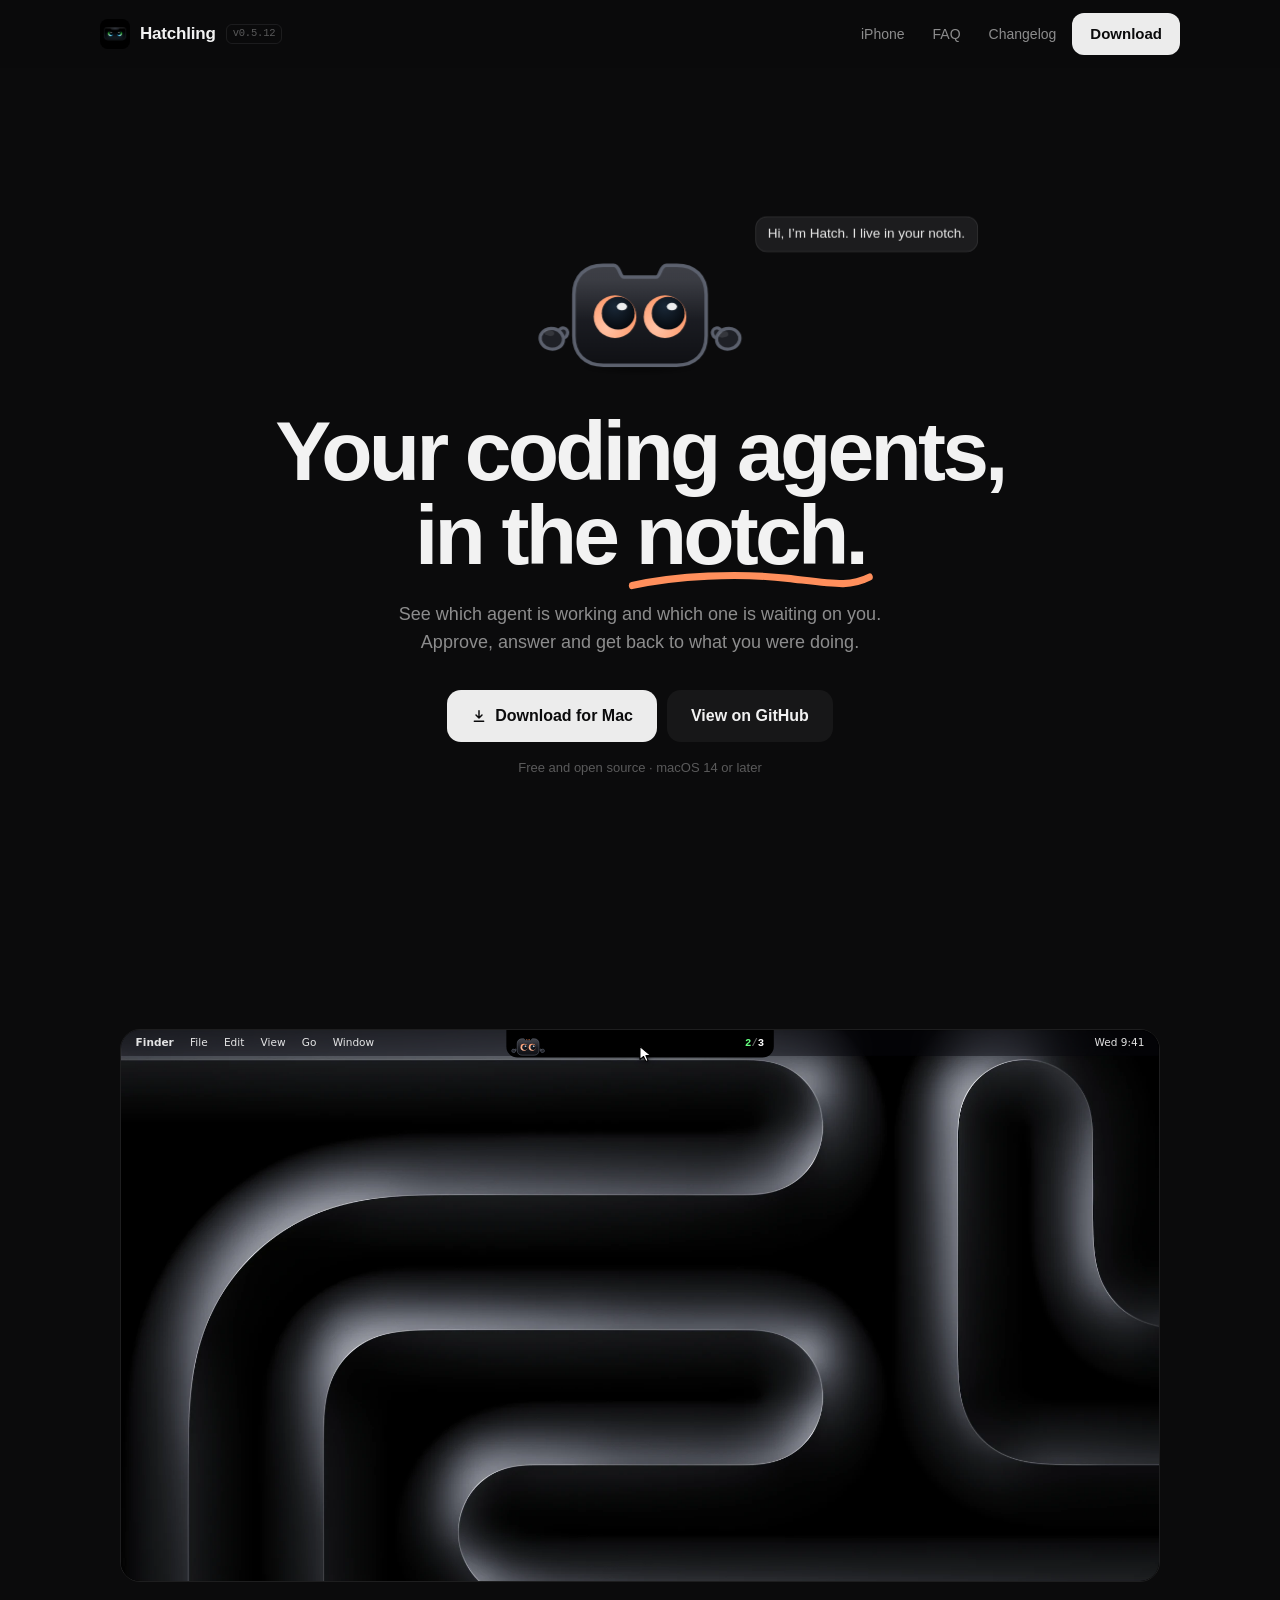
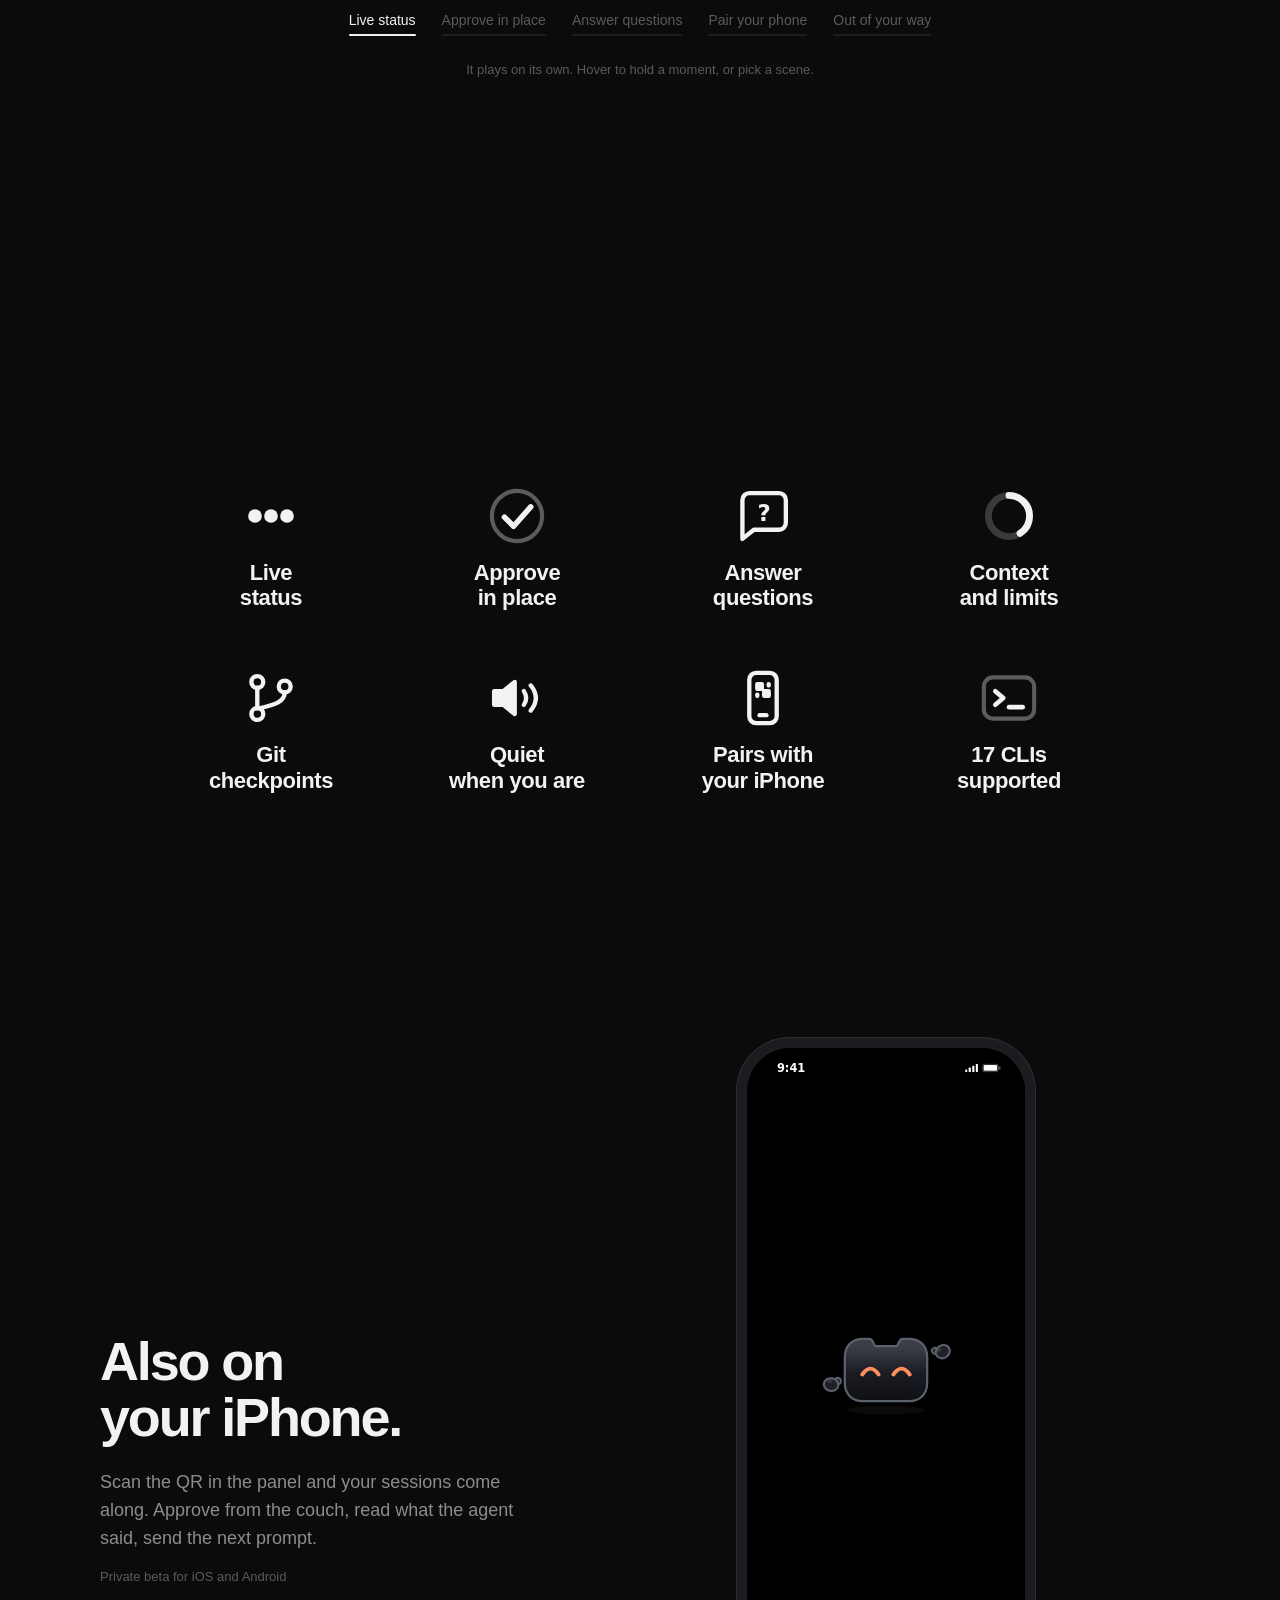
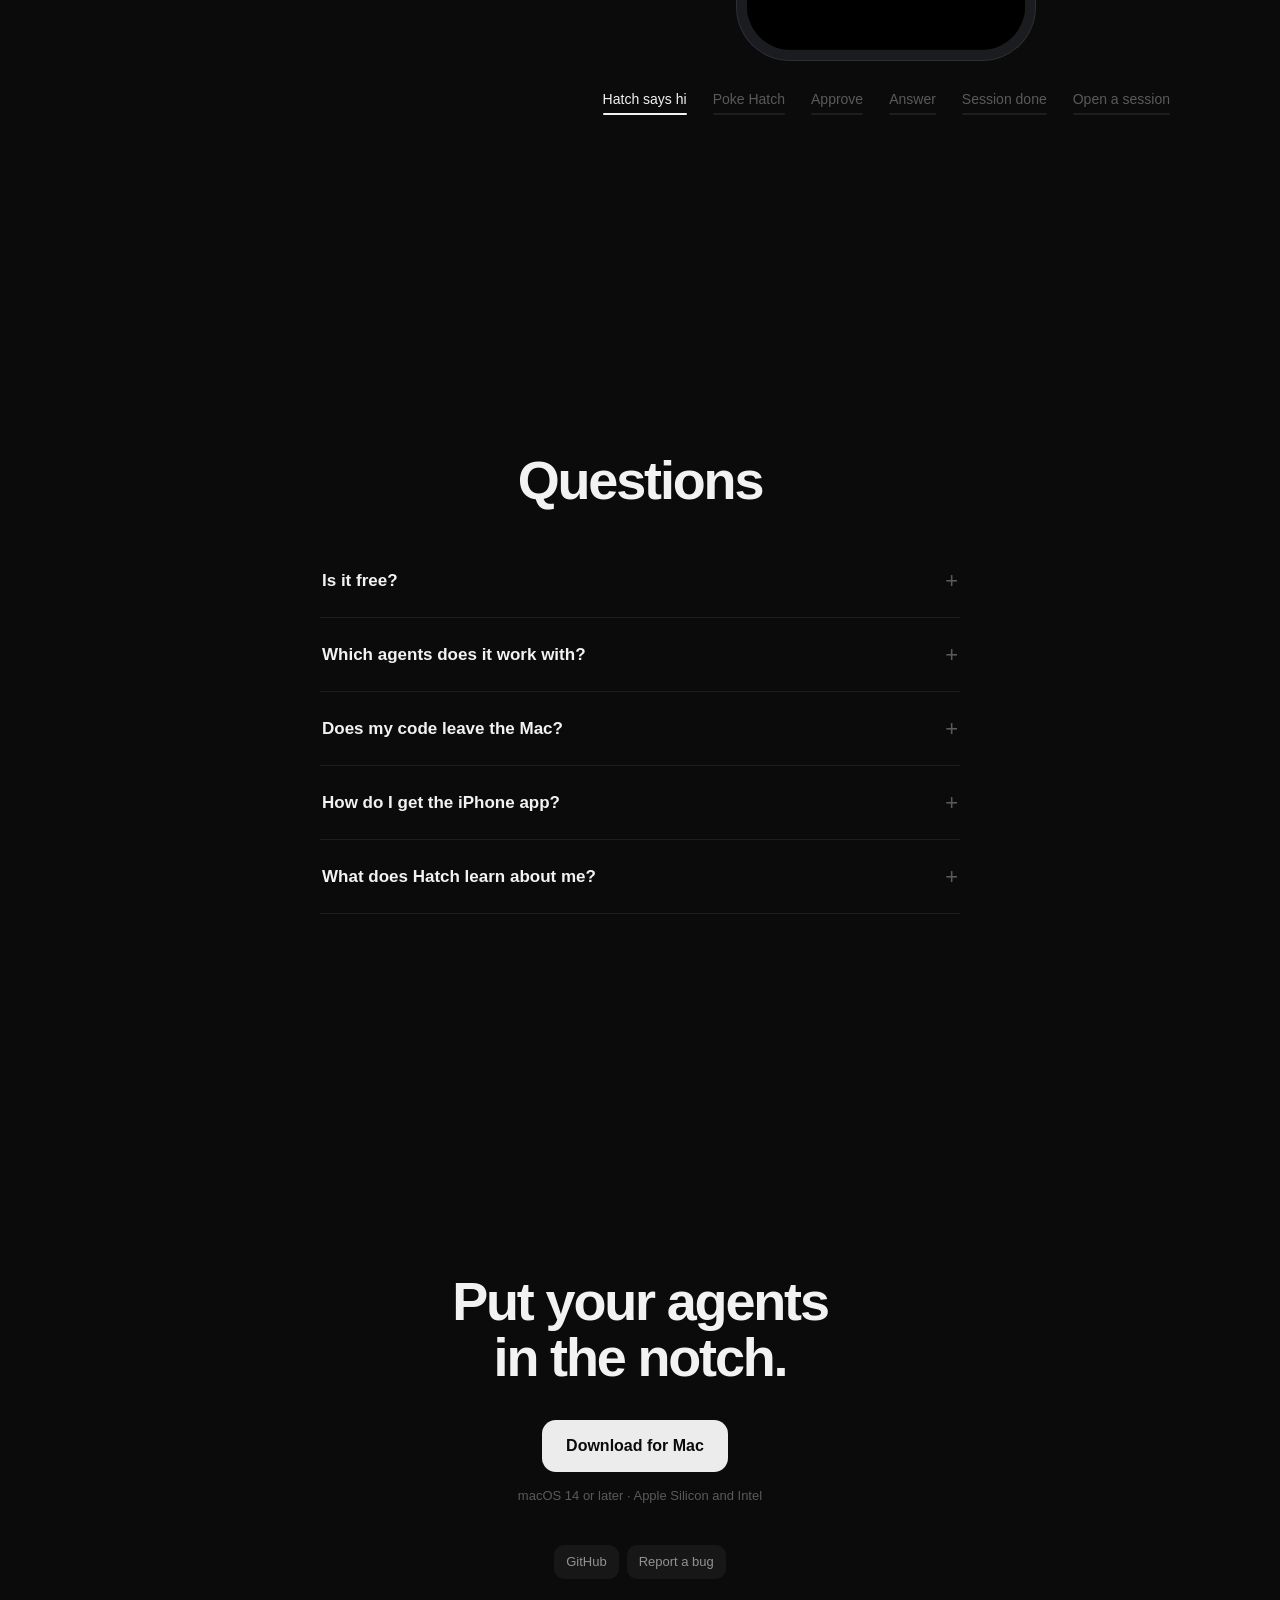
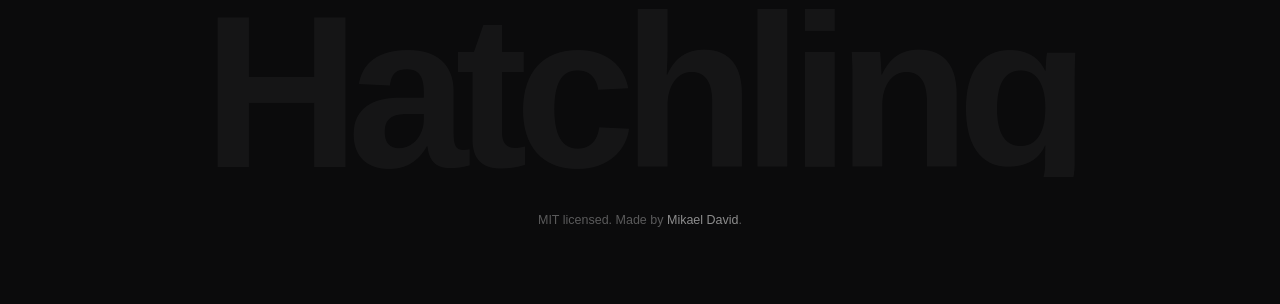
==== commit d4693266: "landing: v0.5.12" ====
--- a/landing/index.html
+++ b/landing/index.html
@@ -205,7 +205,7 @@
 
 <header>
   <div class="wrap nav">
-    <a class="brand" href="#top"><img src="icon.png" alt="">Hatchling <span class="ver">v0.5.11</span></a>
+    <a class="brand" href="#top"><img src="icon.png" alt="">Hatchling <span class="ver">v0.5.12</span></a>
     <nav class="links">
       <a class="txt hide" href="#iphone">iPhone</a>
       <a class="txt hide" href="#faq">FAQ</a>
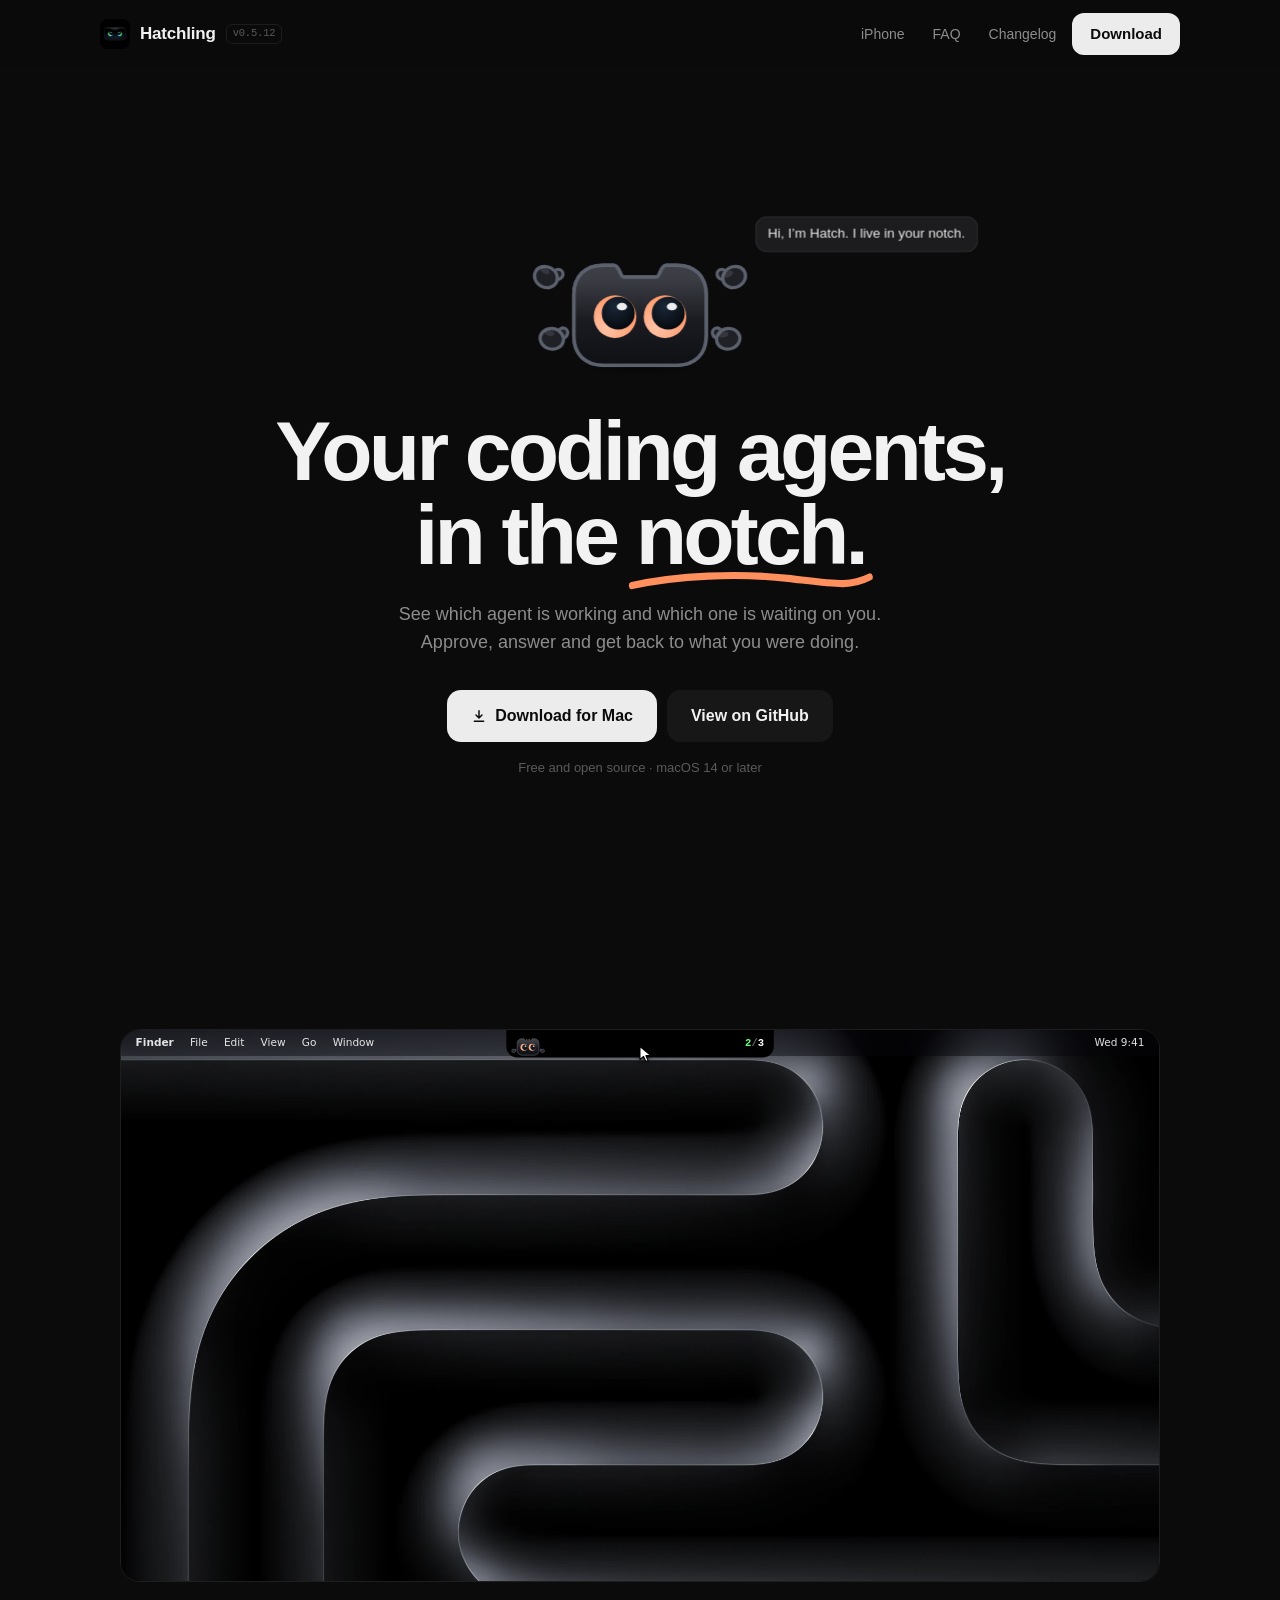
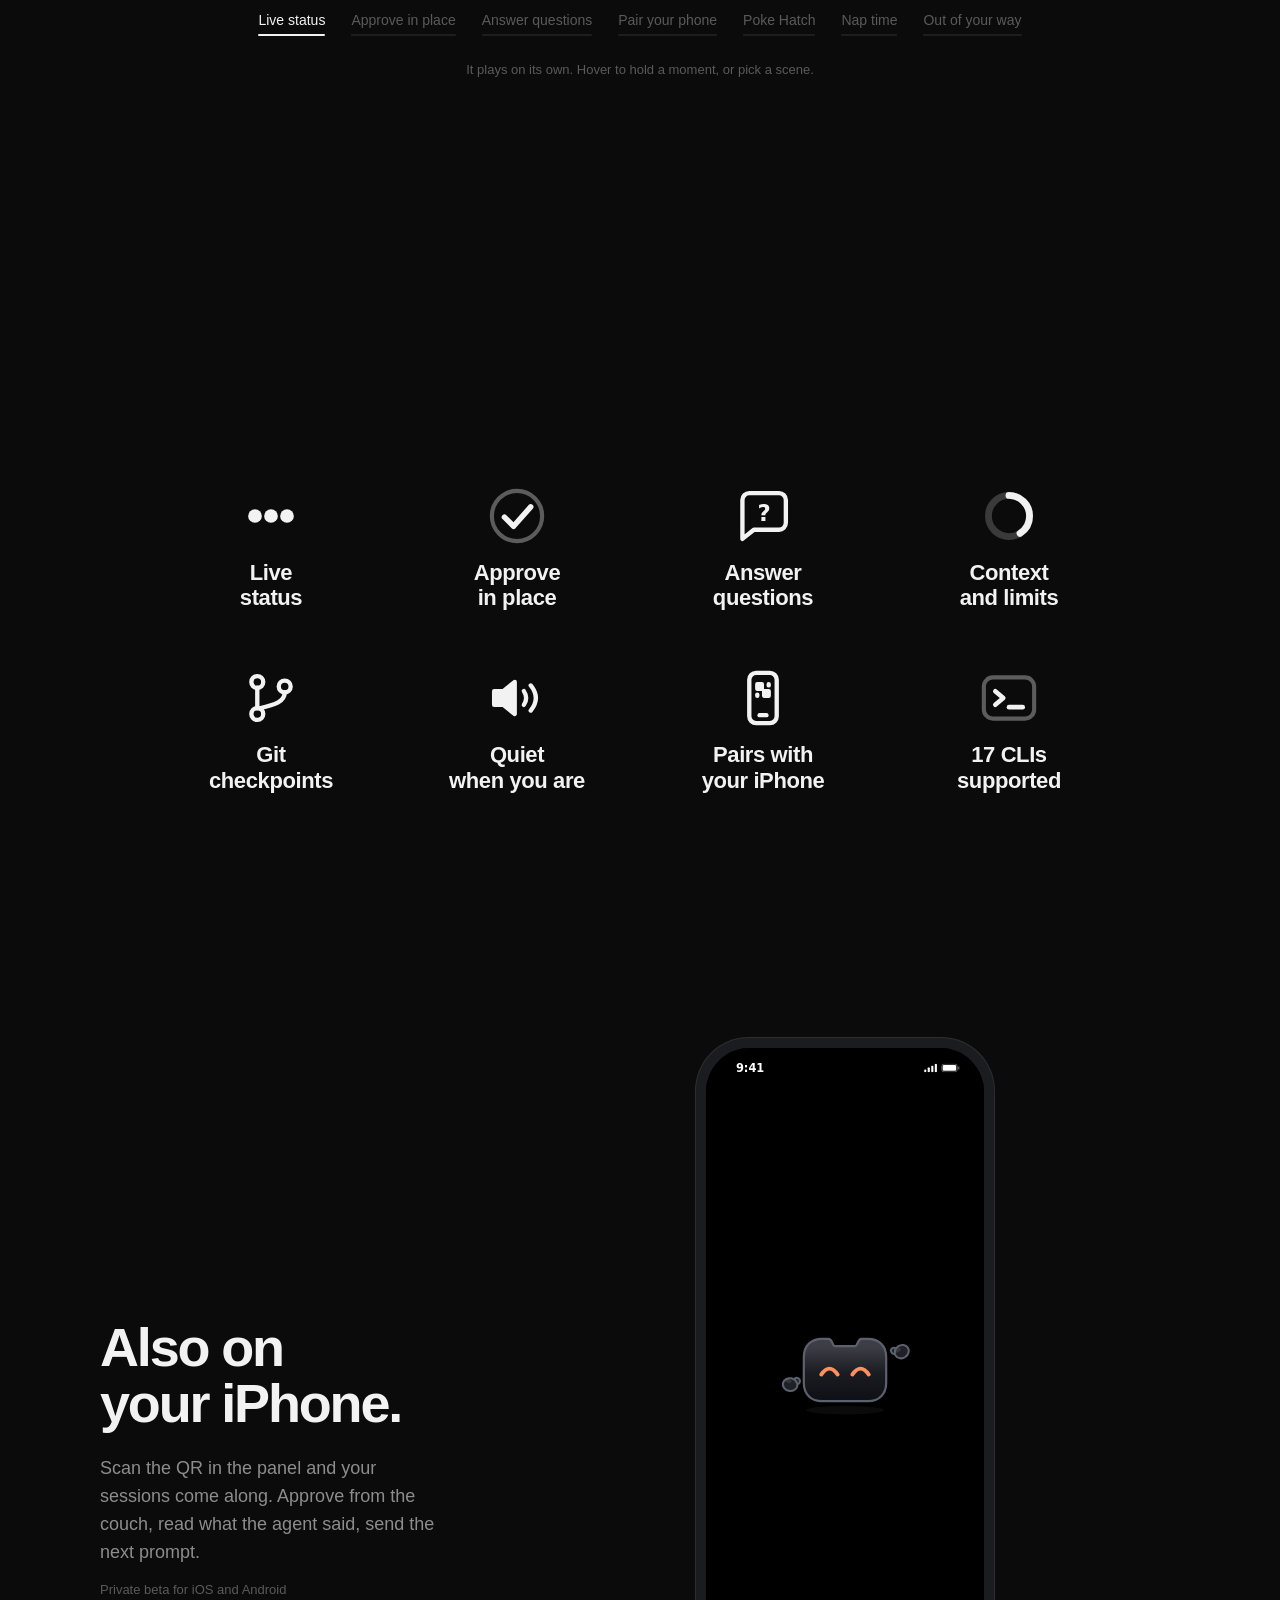
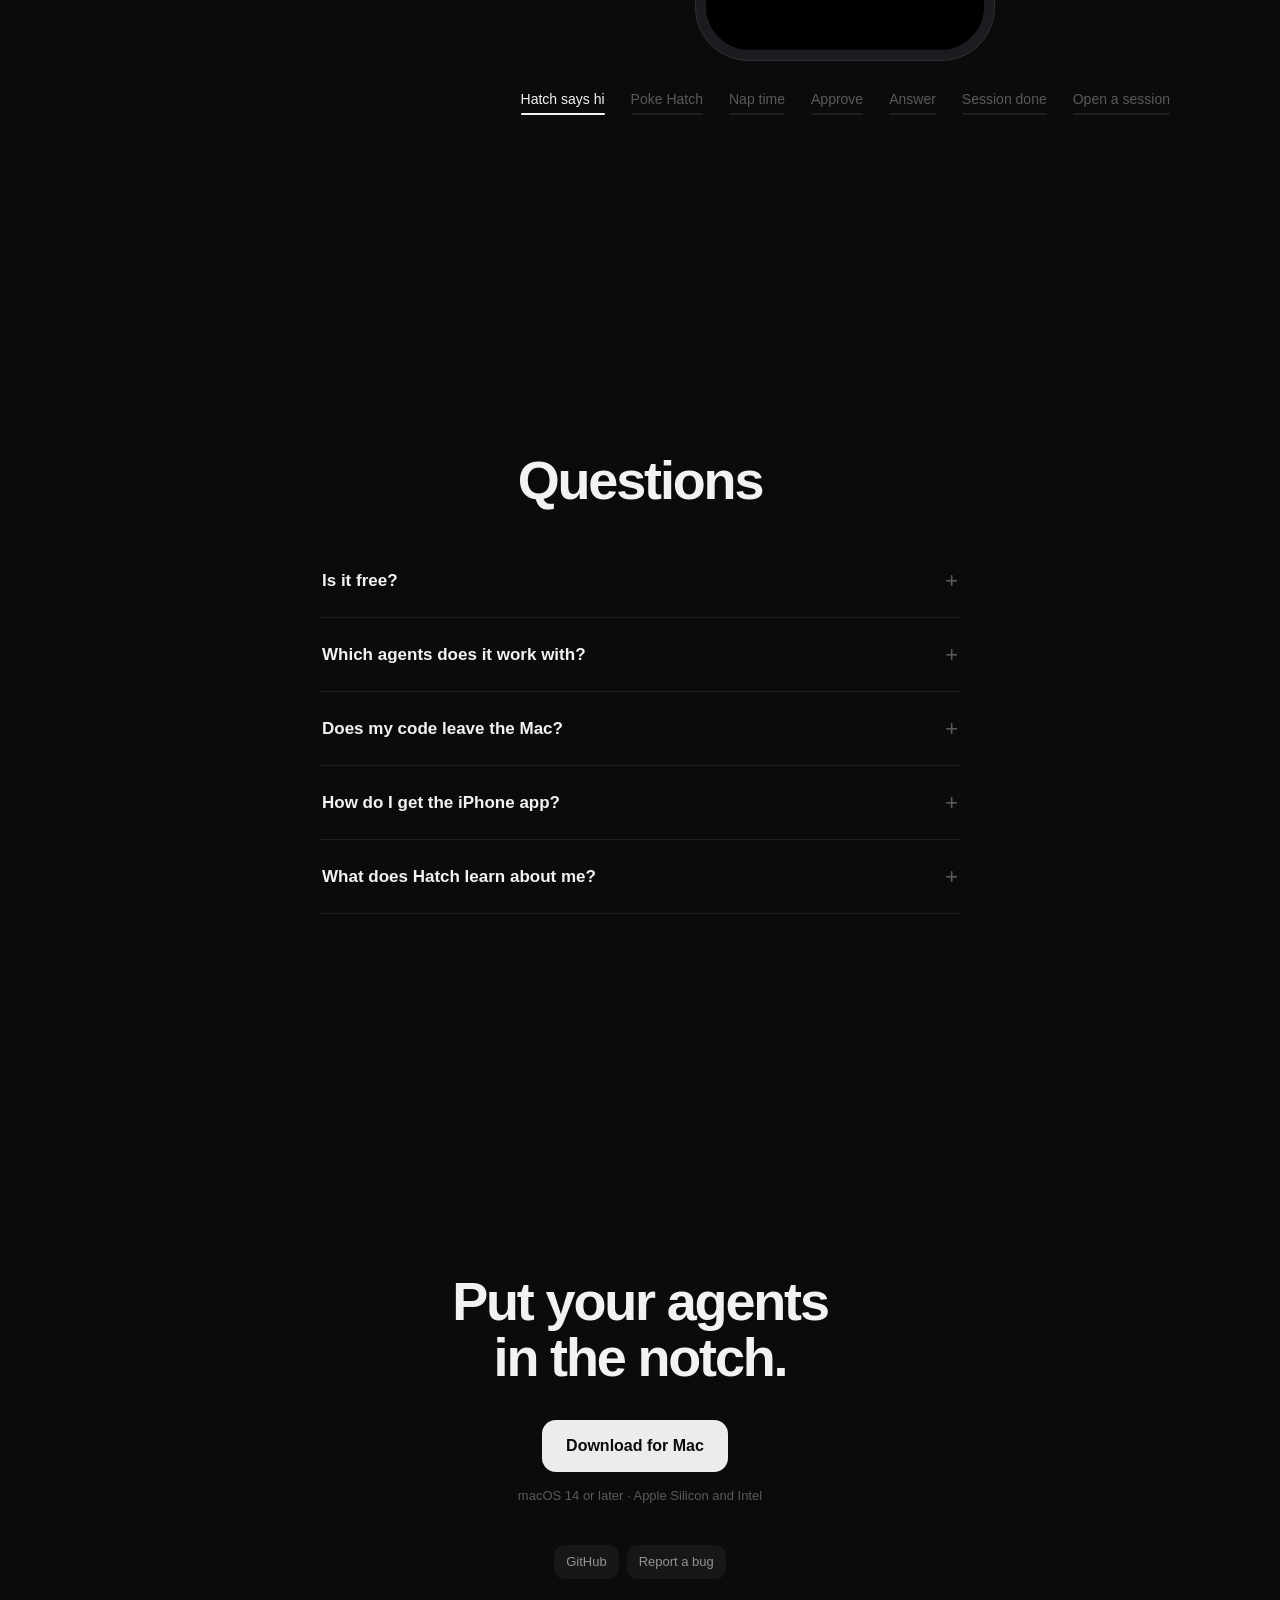
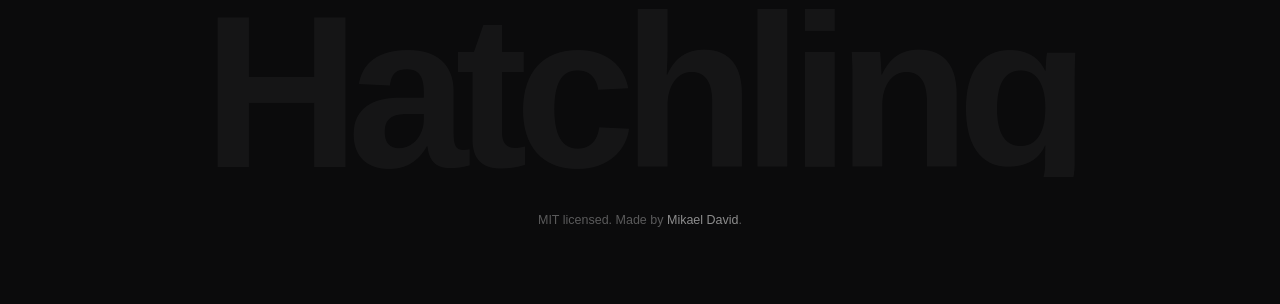
==== commit 6f75893e: "landing: Hatch comes alive in the simulations Hatch now bobs, looks around, sways its hands and take" ====
--- a/landing/index.html
+++ b/landing/index.html
@@ -199,7 +199,7 @@
   }
   @media (prefers-reduced-motion:reduce){html{scroll-behavior:auto}}
 </style>
-<link rel="stylesheet" href="sim.css?v=9">
+<link rel="stylesheet" href="sim.css?v=10">
 </head>
 <body>
 
@@ -301,7 +301,7 @@
   </section>
 </main>
 
-<script src="sim.js?v=9" defer></script>
+<script src="sim.js?v=10" defer></script>
 <script src="buddy.js?v=13" defer></script>
 
 </body>
--- a/landing/sim.css
+++ b/landing/sim.css
@@ -96,6 +96,48 @@
 @keyframes blink{0%,92%,100%{transform:scaleY(1)}95%{transform:scaleY(.1)}}
 .hop{animation:hop .55s cubic-bezier(.3,1.4,.5,1)}
 @keyframes hop{30%{transform:translateY(-13%)}60%{transform:translateY(2%)}100%{transform:none}}
+
+/* Hatch vivo: balança, olha em volta, mexe as mãos; os pontinhos se revezam enquanto trabalha;
+   dormindo respira devagar e solta z's. Mesmo ritmo do app do celular. */
+.hatch .life{transform-box:fill-box;transform-origin:50% 100%;animation:h-bob 3s ease-in-out infinite}
+.hatch.m-working .life,.hatch.m-thinking .life{animation-duration:2s}
+.hatch.m-cheering .life,.hatch.m-excited .life,.hatch.m-jump .life{animation:h-bounce .9s ease-in-out infinite}
+.hatch.m-sleeping .life{animation:h-breathe 4s ease-in-out infinite}
+.hatch.m-giggle .life{animation:h-giggle .3s ease-in-out infinite}
+.hatch.m-angry .life{animation:h-huff 1.1s ease-in-out infinite}
+.hatch .wander{animation:h-look 7.5s ease-in-out infinite}
+.hatch.m-working .wander,.hatch.m-thinking .wander{animation:none}
+.hatch .hand{transform-box:fill-box;transform-origin:50% 50%;animation:h-sway 3s ease-in-out infinite alternate}
+.hatch .hand.hr{animation-delay:-1.5s}
+.hatch.m-waving .hand.hr,.hatch.m-wave .hand.hr{animation:h-wave .45s ease-in-out infinite alternate}
+.hatch.m-cheering .hand,.hatch.m-excited .hand,.hatch.m-jump .hand{animation:h-cheer .45s ease-in-out infinite alternate}
+.hatch.m-cheering .hand.hr,.hatch.m-excited .hand.hr{animation-delay:-.22s}
+.hatch.m-giggle .hand{animation:h-giggle .3s ease-in-out infinite}
+.hatch.m-sleeping .hand{animation:none}
+.hatch .d1,.hatch .d2,.hatch .d3{transform-box:fill-box;animation:h-dot 1.4s ease-in-out infinite}
+.hatch .d2{animation-delay:.16s}.hatch .d3{animation-delay:.32s}
+.hatch .z{opacity:0;transform-box:fill-box;transform-origin:0 100%;animation:h-z 3.3s linear infinite}
+.hatch .z2{animation-delay:1.1s}.hatch .z3{animation-delay:2.2s}
+@keyframes h-bob{0%,100%{transform:translateY(0)}50%{transform:translateY(-2.4px)}}
+@keyframes h-bounce{0%,100%{transform:translateY(0) scale(1,1)}35%{transform:translateY(-6px) scale(.98,1.03)}70%{transform:translateY(0) scale(1.04,.96)}}
+@keyframes h-breathe{0%,100%{transform:scale(1,1)}50%{transform:scale(.985,1.03)}}
+@keyframes h-giggle{0%,100%{transform:translate(0,0) rotate(0)}25%{transform:translate(-.8px,-.6px) rotate(-1.5deg)}75%{transform:translate(.8px,-.6px) rotate(1.5deg)}}
+@keyframes h-huff{0%,100%{transform:scale(1,1)}50%{transform:scale(1.03,.97) translateY(1px)}}
+@keyframes h-look{0%,100%{transform:translate(0,0)}18%{transform:translate(-2.4px,.6px)}30%{transform:translate(-2.4px,.6px)}52%{transform:translate(2.2px,-1px)}66%{transform:translate(2.2px,-1px)}84%{transform:translate(.6px,1.2px)}}
+@keyframes h-sway{from{transform:rotate(-3deg)}to{transform:rotate(3deg)}}
+@keyframes h-wave{from{transform:rotate(-16deg)}to{transform:rotate(14deg)}}
+@keyframes h-cheer{from{transform:rotate(-9deg) translateY(1px)}to{transform:rotate(9deg) translateY(-2px)}}
+@keyframes h-dot{0%,60%,100%{transform:translateY(0)}30%{transform:translateY(-3px)}}
+@keyframes h-z{0%{opacity:0;transform:translate(0,0) scale(.7)}15%{opacity:.9}100%{opacity:0;transform:translate(16px,-34px) scale(1.5)}}
+/* troca de humor: as duas poses se cruzam, com um amassadinho */
+.hatch.pose-in{position:absolute;inset:0;animation:pose-in .22s ease-out}
+.hatch.pose-out{position:absolute;inset:0;animation:pose-out .22s ease-in forwards}
+@keyframes pose-in{from{opacity:0}to{opacity:1}}
+@keyframes pose-out{to{opacity:0}}
+.morph{animation:morph .34s cubic-bezier(.3,1.5,.5,1)}
+@keyframes morph{0%{transform:scale(1,1)}40%{transform:scale(1.05,.95)}100%{transform:none}}
+.shake{animation:shake .45s ease-in-out}
+@keyframes shake{0%,100%{transform:none}20%{transform:translateX(-4%) rotate(-3deg)}40%{transform:translateX(4%) rotate(3deg)}60%{transform:translateX(-3%) rotate(-2deg)}80%{transform:translateX(2%)}}
 
 /* ---------- iPhone: o Hatch no centro de toda tela ---------- */
 .ph{position:relative;width:390px;height:844px;overflow:hidden;background:#0b0b0c;color:#fff;font-family:-apple-system,BlinkMacSystemFont,"SF Pro Text",system-ui,sans-serif;-webkit-font-smoothing:antialiased}
@@ -208,4 +250,6 @@
   .splash .ps-splash-h,.ps-drop,.ps-hops,.ps-reveal,.ps-ring{animation:none!important;opacity:1;transform:none}
   .ps-ring{opacity:0}
   .adot.pulse::after{animation:none!important}
+  .hatch .life,.hatch .wander,.hatch .hand,.hatch .d1,.hatch .d2,.hatch .d3,.morph,.shake{animation:none!important}
+  .hatch .z1{animation:none!important;opacity:.8}
 }
